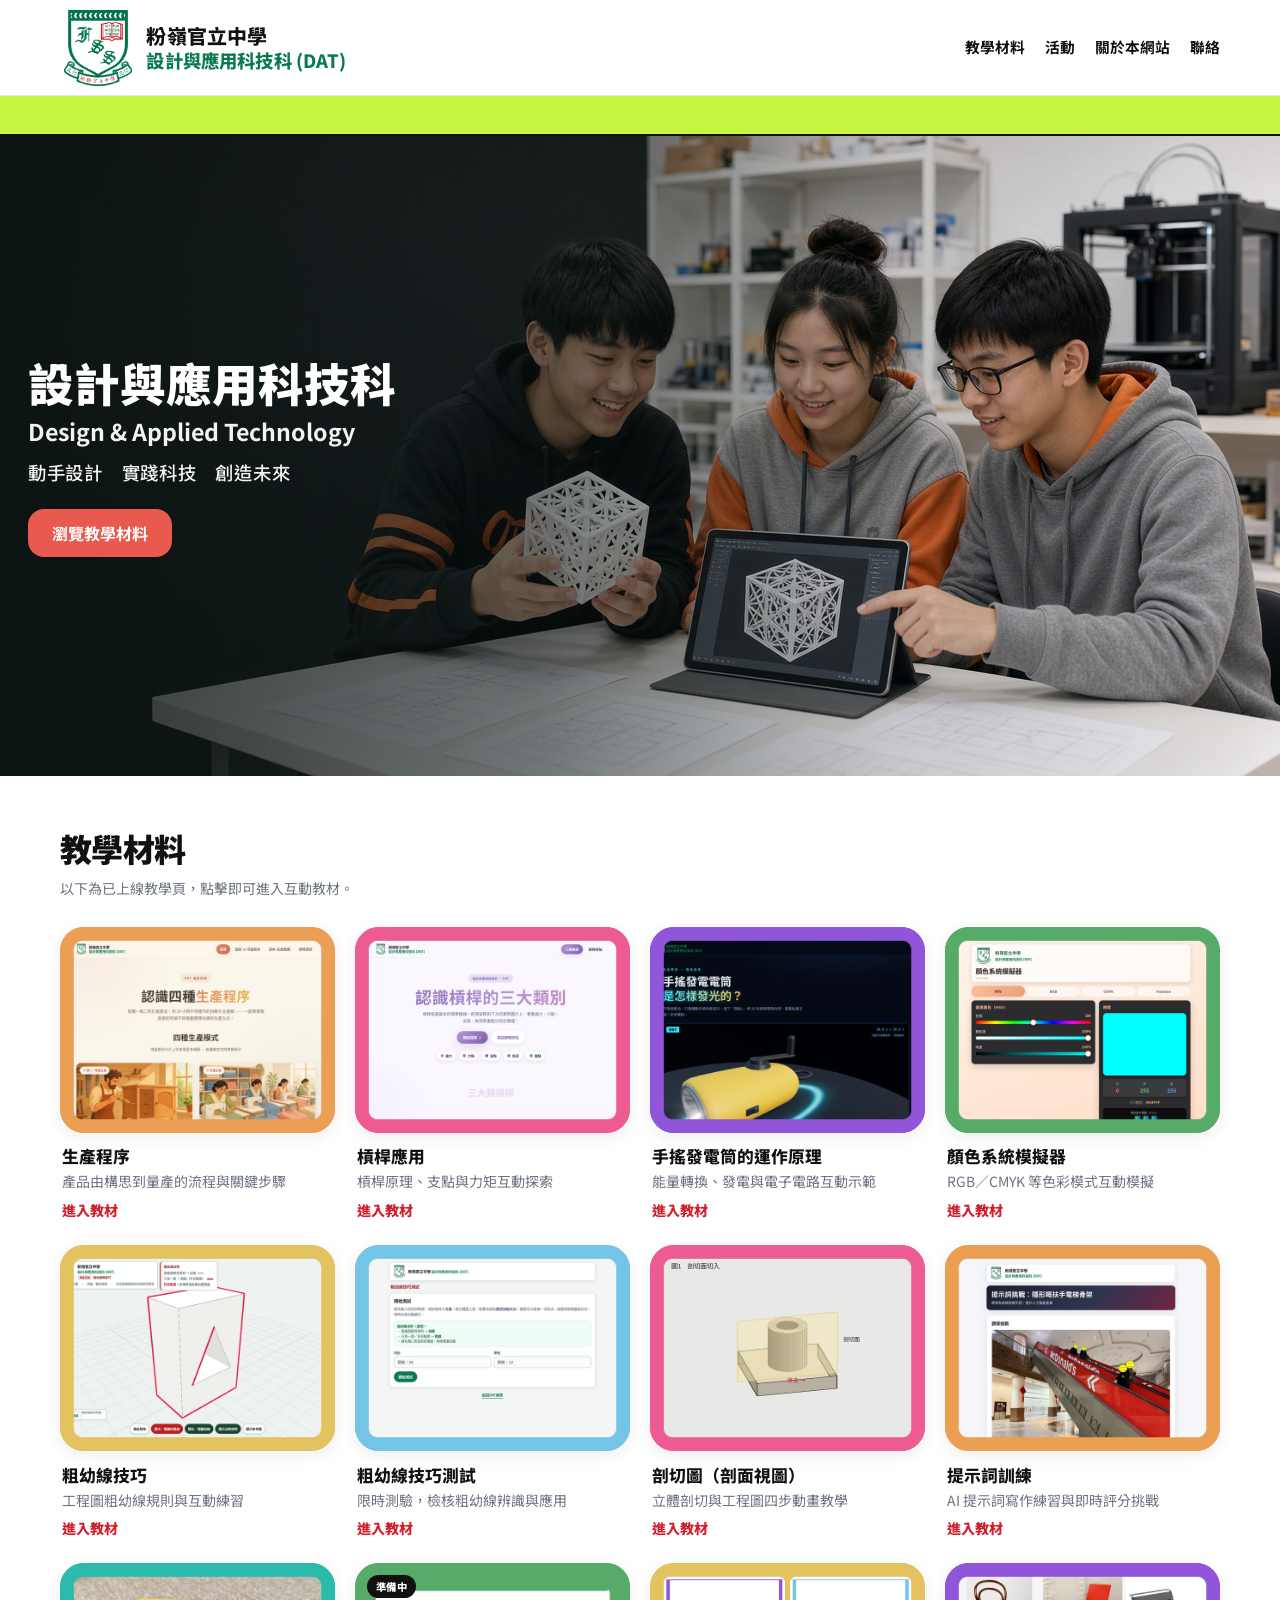
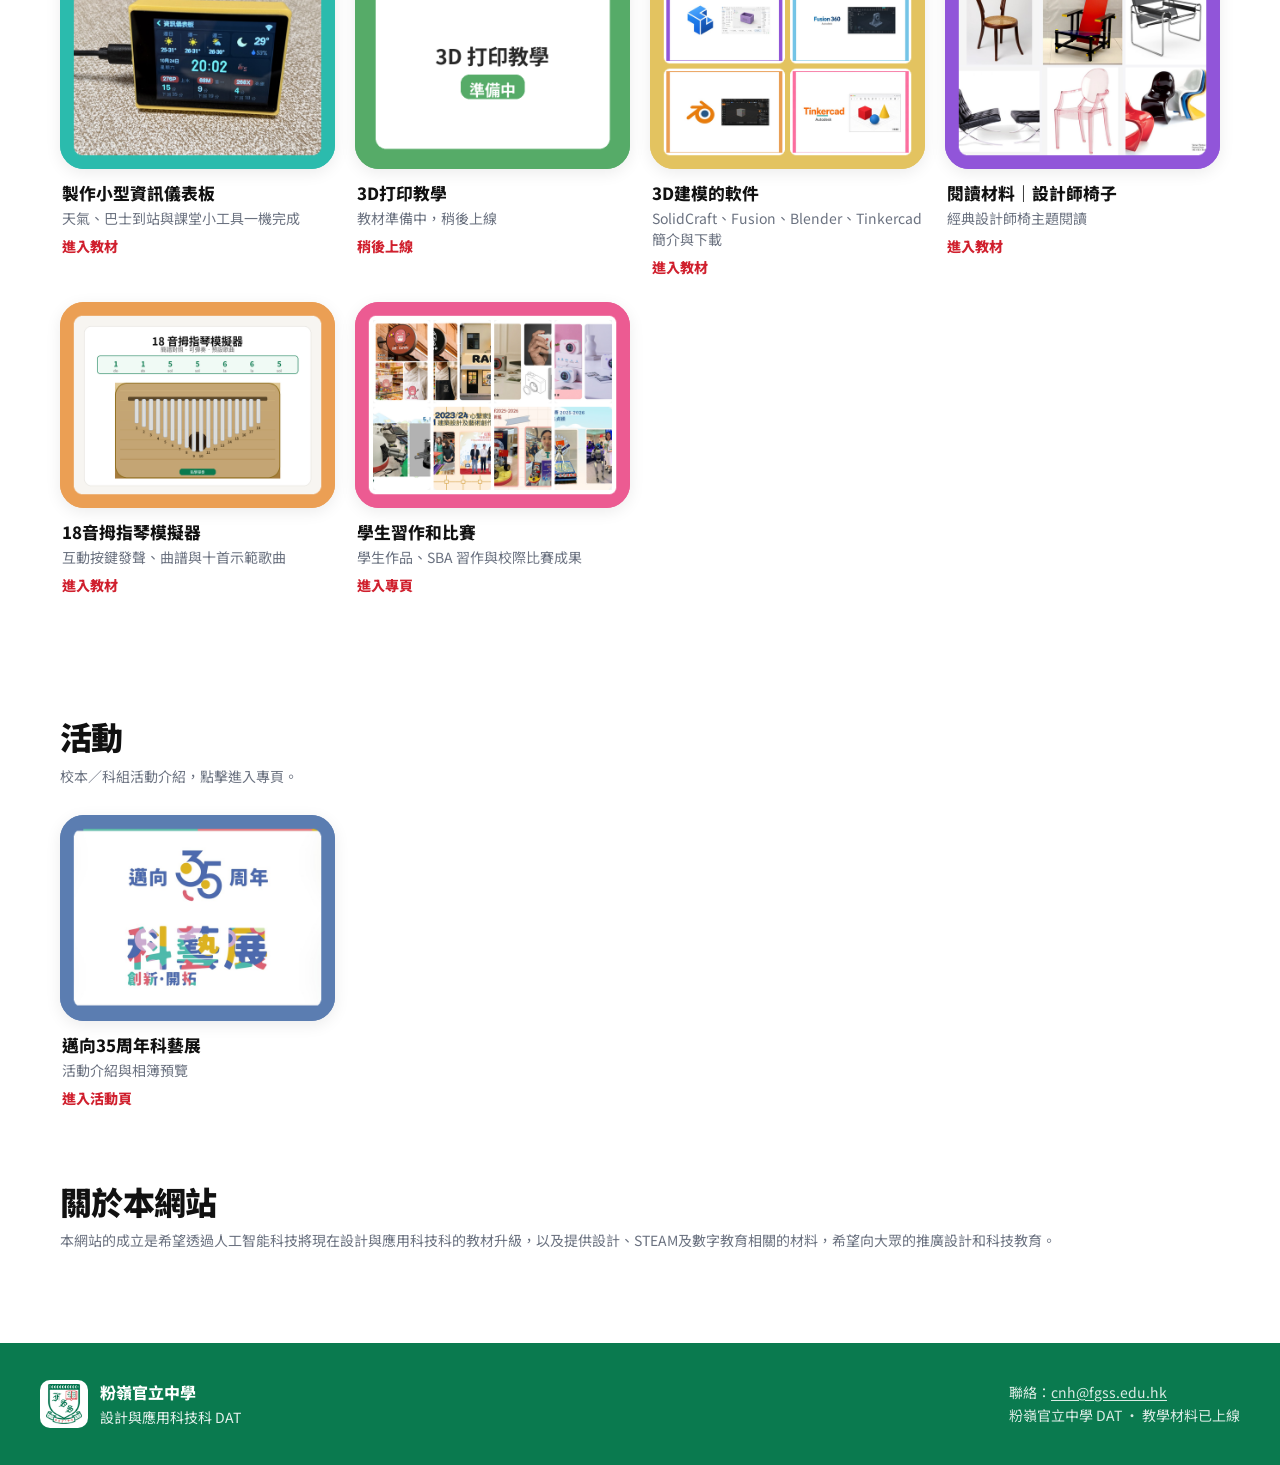
==== index.html @ 6db276e1 "Use pink plate for section-view card like leverage. Set tile-section and the baked card border to #E" ====
<!DOCTYPE html>
<html lang="zh-Hant">
<head>
  <meta charset="UTF-8" />
  <meta name="viewport" content="width=device-width, initial-scale=1" />
  <!-- Google tag (gtag.js) -->
  <script async src="https://www.googletagmanager.com/gtag/js?id=G-ZXF6ZBGWE7"></script>
  <script src="analytics.js"></script>
  <title>粉嶺官立中學｜設計與應用科技科 DAT</title>
  <link rel="preconnect" href="https://fonts.googleapis.com" />
  <link rel="preconnect" href="https://fonts.gstatic.com" crossorigin />
  <link href="https://fonts.googleapis.com/css2?family=Noto+Sans+TC:wght@400;500;700;900&display=swap" rel="stylesheet" />
  <link rel="stylesheet" href="tokens.css?v=20261030b" />
  <style>
    * { box-sizing: border-box; margin: 0; padding: 0; }
    html { scroll-behavior: smooth; }
    body {
      font-family: var(--font-sans);
      color: var(--text);
      background: var(--bg);
      line-height: 1.5;
    }
    a { color: inherit; text-decoration: none; }
    img { display: block; max-width: 100%; height: auto; }


    .nav {
      position: sticky;
      top: 0;
      z-index: 50;
      height: var(--nav-h);
      background: #fff;
      border-bottom: 1px solid var(--border);
      display: flex;
      align-items: center;
    }
    .nav-inner {
      width: min(100%, var(--container));
      margin: 0 auto;
      padding: 0 1.25rem;
      display: flex;
      align-items: center;
      gap: 1.5rem;
    }
    .brand {
      display: flex;
      align-items: center;
      gap: 0.65rem;
      flex-shrink: 0;
    }
    .brand img {
      width: 76px;
      height: 76px;
      object-fit: contain;
    }
    .brand-text {
      display: flex;
      flex-direction: column;
      line-height: 1.25;
      gap: 0.1rem;
    }
    .brand-text .school {
      font-size: 1.25rem;
      color: var(--text);
      font-weight: 800;
      letter-spacing: 0.01em;
    }
    .brand-text .dat {
      font-weight: 800;
      font-size: 1.15rem;
      color: var(--school-green);
      letter-spacing: 0.01em;
    }
    .nav-links {
      display: flex;
      gap: 1.25rem;
      margin-left: auto;
      font-weight: 700;
      font-size: 0.92rem;
      text-transform: lowercase;
    }
    .nav-links a:hover { color: var(--school-green); }
    .nav-toggle {
      display: none;
      margin-left: auto;
      border: 1px solid var(--border);
      background: #fff;
      border-radius: var(--radius-sm);
      padding: 0.4rem 0.7rem;
      font-weight: 700;
      cursor: pointer;
    }

    .ticker {
      background: #c8f542;
      color: #111;
      overflow: hidden;
      white-space: nowrap;
      font-weight: 800;
      font-size: 0.85rem;
      padding: 0.55rem 0;
      border-bottom: 2px solid #111;
    }
    .ticker-track {
      display: inline-block;
      padding-left: 100%;
      animation: marquee 28s linear infinite;
    }
    @keyframes marquee {
      0% { transform: translateX(0); }
      100% { transform: translateX(-100%); }
    }

    .hero {
      position: relative;
      width: 100%;
      aspect-ratio: 16 / 9;
      max-height: min(72vh, 640px);
      overflow: hidden;
      background: #1a1a1a;
    }
    .hero img.hero-bg {
      width: 100%;
      height: 100%;
      object-fit: cover;
      object-position: center right;
    }
    .hero-overlay {
      position: absolute;
      inset: 0;
      background: linear-gradient(90deg, rgba(10,20,18,0.82) 0%, rgba(10,20,18,0.55) 42%, rgba(10,20,18,0.15) 70%, transparent 100%);
      display: flex;
      align-items: center;
    }
    .hero-copy {
      width: min(100%, 560px);
      margin: 0;
      margin-left: clamp(0.75rem, 2.5vw, 1.75rem);
      margin-right: auto;
      padding: 2rem 0.75rem 2rem 0;
      color: #fff;
      max-width: 560px;
      text-align: left;
    }
    .hero-copy h1 {
      font-size: clamp(1.75rem, 4.2vw, 2.85rem);
      font-weight: 900;
      line-height: 1.2;
      margin-bottom: 0.35rem;
    }
    .hero-copy .en {
      font-size: clamp(1.05rem, 2.4vw, 1.45rem);
      font-weight: 700;
      line-height: 1.3;
      opacity: 0.95;
      margin-bottom: 0.85rem;
    }
    .hero-copy .sub {
      font-size: clamp(0.95rem, 2vw, 1.15rem);
      font-weight: 500;
      opacity: 0.95;
      margin-bottom: 1.35rem;
      letter-spacing: 0.04em;
    }
    .btn-cta {
      display: inline-block;
      transition: background 0.15s ease, transform 0.15s ease;
    }
    .btn-cta:hover { transform: translateY(-1px); }

    .section {
      width: min(100%, var(--container));
      margin: 0 auto;
      padding: 3rem 1.25rem 4rem;
    }
    .section-head {
      margin-bottom: 1.75rem;
    }
    .section-head h2 {
      font-size: var(--fs-h2);
      font-weight: 900;
      text-transform: lowercase;
      letter-spacing: -0.02em;
    }
    .section-head p {
      color: var(--text-muted);
      margin-top: 0.35rem;
      font-size: var(--fs-small);
    }

    .grid {
      display: grid;
      grid-template-columns: repeat(4, 1fr);
      gap: var(--gap-grid);
    }
    .card {
      display: flex;
      flex-direction: column;
      background: transparent;
      color: var(--text);
      transition: transform 0.15s ease;
    }
    .card:hover { transform: translateY(-4px); }
    .card-soon,
    .card-soon:hover { transform: none; cursor: default; }
    .card-soon .link { color: var(--text-muted); }
    .card-face {
      position: relative;
      aspect-ratio: 4 / 3;
      border-radius: var(--radius-lg);
      overflow: hidden;
      box-shadow: var(--shadow-card);
    }
    .card-face img {
      display: block;
      width: 100%;
      height: 100%;
      object-fit: contain;
      object-position: center;
    }
    .card-face .chip {
      position: absolute;
      top: 12px;
      left: 12px;
      background: #111;
      color: #fff;
      font-size: 0.65rem;
      font-weight: 800;
      padding: 0.25rem 0.55rem;
      border-radius: var(--radius-pill);
      letter-spacing: 0.04em;
    }
    .card-meta {
      padding: 0.85rem 0.15rem 0.25rem;
    }
    .card-meta h3 {
      font-size: 1.05rem;
      font-weight: 800;
      line-height: 1.25;
    }
    .card-meta p {
      margin-top: 0.25rem;
      font-size: var(--fs-small);
      color: var(--text-muted);
    }
    .card-meta .link {
      display: inline-block;
      margin-top: 0.45rem;
      font-weight: 800;
      font-size: 0.88rem;
      color: var(--school-red);
    }

    footer {
      background: var(--school-green);
      color: #fff;
      padding: 2.25rem 1.25rem;
    }
    .footer-inner {
      width: min(100%, var(--container));
      margin: 0 auto;
      display: flex;
      flex-wrap: wrap;
      gap: 1rem 2rem;
      align-items: center;
      justify-content: space-between;
    }
    .footer-brand {
      display: flex;
      align-items: center;
      gap: 0.75rem;
    }
    .footer-brand img {
      width: 48px;
      height: 48px;
      object-fit: contain;
      background: #fff;
      border-radius: 10px;
      padding: 4px;
    }
    .footer-brand strong { font-weight: 800; display: block; }
    .footer-brand span { font-size: var(--fs-small); opacity: 0.9; }
    .footer-note { font-size: var(--fs-small); opacity: 0.85; }
    .footer-note p { margin: 0.15rem 0; }
    .footer-mail { color: #fff; text-decoration: underline; text-underline-offset: 2px; }
    .footer-mail:hover { opacity: 0.9; }

    @media (max-width: 960px) {
      .grid { grid-template-columns: repeat(2, 1fr); }
      .nav-links { display: none; }
      .nav-links.open {
        display: flex;
        flex-direction: column;
        position: absolute;
        top: var(--nav-h);
        left: 0; right: 0;
        background: #fff;
        border-bottom: 1px solid var(--border);
        padding: 1rem 1.25rem;
        gap: 0.85rem;
      }
      .nav-toggle { display: inline-block; }
      .hero { max-height: none; aspect-ratio: 16/10; }
    }
    @media (max-width: 560px) {
      .grid { grid-template-columns: 1fr; }
      .hero-copy h1 { font-size: 1.75rem; }
    }
  </style>
</head>
<body>
  <header class="nav">
    <div class="nav-inner">
      <a class="brand" href="#">
        <img src="assets/logo-crest.png" alt="粉嶺官立中學校徽" width="76" height="76" />
        <span class="brand-text">
          <span class="school">粉嶺官立中學</span>
          <span class="dat">設計與應用科技科 (DAT)</span>
        </span>
      </a>
      <button type="button" class="nav-toggle" id="nav-toggle" aria-expanded="false">選單</button>
      <nav class="nav-links" id="nav-links" aria-label="主選單">
        <a href="#materials">教學材料</a>
        <a href="#activities">活動</a>
        <a href="#about">關於本網站</a>
        <a href="#contact">聯絡</a>
      </nav>
    </div>
  </header>

  <div class="ticker" aria-hidden="true">
    <span class="ticker-track">動手設計　·　實踐科技　·　創造未來　·　機械結構　·　電子　·　3D 打印　·　產品設計　·　繪圖　·　STEAM　·　拇指琴　·　AI 與智能科技</span>
  </div>

  <section class="hero" aria-label="主視覺">
    <img class="hero-bg" src="assets/hero_dat.jpg" alt="" />
    <div class="hero-overlay">
      <div class="hero-copy">
        <h1>設計與應用科技科</h1>
        <p class="en">Design &amp; Applied Technology</p>
        <p class="sub">動手設計　實踐科技　創造未來</p>
        <a class="btn-cta" href="#materials">瀏覽教學材料</a>
      </div>
    </div>
  </section>

  <section class="section" id="materials">
    <div class="section-head">
      <h2>教學材料</h2>
      <p>以下為已上線教學頁，點擊即可進入互動教材。</p>
    </div>
    <div class="grid">
      <a class="card" href="https://dat-fgss.github.io/production/" target="_blank" rel="noopener">
        <div class="card-face tile-electronics">
          <img src="assets/cards/card_03.png?v=20261024b" alt="" />
        </div>
        <div class="card-meta">
          <h3>生產程序</h3>
          <p>產品由構思到量產的流程與關鍵步驟</p>
          <span class="link">進入教材</span>
        </div>
      </a>
<a class="card" href="https://dat-fgss.github.io/leverage/" target="_blank" rel="noopener">
        <div class="card-face tile-3dprint">
          <img src="assets/cards/card_07.png?v=20261024b" alt="" />
        </div>
        <div class="card-meta">
          <h3>槓桿應用</h3>
          <p>槓桿原理、支點與力矩互動探索</p>
          <span class="link">進入教材</span>
        </div>
      </a>
<a class="card" href="https://dat-fgss.github.io/torch/" target="_blank" rel="noopener">
        <div class="card-face tile-product">
          <img src="assets/cards/card_01.png?v=20261024b" alt="" />
        </div>
        <div class="card-meta">
          <h3>手搖發電筒的運作原理</h3>
          <p>能量轉換、發電與電子電路互動示範</p>
          <span class="link">進入教材</span>
        </div>
      </a>
<a class="card" href="https://dat-fgss.github.io/color-simulator/" target="_blank" rel="noopener">
        <div class="card-face tile-woodwork">
          <img src="assets/cards/card_06.png?v=20261024b" alt="" />
        </div>
        <div class="card-meta">
          <h3>顏色系統模擬器</h3>
          <p>RGB／CMYK 等色彩模式互動模擬</p>
          <span class="link">進入教材</span>
        </div>
      </a>
<a class="card" href="https://dat-fgss.github.io/thin-thick-line/" target="_blank" rel="noopener">
        <div class="card-face tile-drawing">
          <img src="assets/cards/card_05.png?v=20261024b" alt="" />
        </div>
        <div class="card-meta">
          <h3>粗幼線技巧</h3>
          <p>工程圖粗幼線規則與互動練習</p>
          <span class="link">進入教材</span>
        </div>
      </a>
<a class="card" href="https://dat-fgss.github.io/quiz-thin-thick/" target="_blank" rel="noopener">
        <div class="card-face tile-stem">
          <img src="assets/cards/card_02.png?v=20261024b" alt="" />
        </div>
        <div class="card-meta">
          <h3>粗幼線技巧測試</h3>
          <p>限時測驗，檢核粗幼線辨識與應用</p>
          <span class="link">進入教材</span>
        </div>
      </a>
<a class="card" href="https://dat-fgss.github.io/section-view/" target="_blank" rel="noopener">
        <div class="card-face tile-section">
          <img src="assets/cards/card_section-view.png?v=20261030b" alt="" />
        </div>
        <div class="card-meta">
          <h3>剖切圖（剖面視圖）</h3>
          <p>立體剖切與工程圖四步動畫教學</p>
          <span class="link">進入教材</span>
        </div>
      </a>
<a class="card" href="https://dat-fgss.github.io/prompt-test/" target="_blank" rel="noopener">
        <div class="card-face tile-mech">
          <img src="assets/cards/card_08.png?v=20261024b" alt="" />
        </div>
        <div class="card-meta">
          <h3>提示詞訓練</h3>
          <p>AI 提示詞寫作練習與即時評分挑戰</p>
          <span class="link">進入教材</span>
        </div>
      </a>
      <a class="card" href="esp32-dashboard/">
        <div class="card-face tile-esp32">
          <img src="assets/cards/card_esp32-dashboard.png?v=20261024c" alt="" />
        </div>
        <div class="card-meta">
          <h3>製作小型資訊儀表板</h3>
          <p>天氣、巴士到站與課堂小工具一機完成</p>
          <span class="link">進入教材</span>
        </div>
      </a>
      <div class="card card-soon" role="group" aria-label="3D打印教學，教材準備中">
        <div class="card-face tile-3dsoon">
          <img src="assets/cards/card_3d-print-coming.png?v=20261024c" alt="" />
          <span class="chip">準備中</span>
        </div>
        <div class="card-meta">
          <h3>3D打印教學</h3>
          <p>教材準備中，稍後上線</p>
          <span class="link">稍後上線</span>
        </div>
      </div>
      <a class="card" href="3d-software/">
        <div class="card-face tile-3dsoftware">
          <img src="assets/cards/card_3d-software.png?v=20261025a" alt="" />
        </div>
        <div class="card-meta">
          <h3>3D建模的軟件</h3>
          <p>SolidCraft、Fusion、Blender、Tinkercad 簡介與下載</p>
          <span class="link">進入教材</span>
        </div>
      </a>
      <a class="card" href="designer-chairs/">
        <div class="card-face tile-chairs">
          <img src="assets/cards/card_designer-chairs.png?v=20261024d" alt="" />
        </div>
        <div class="card-meta">
          <h3>閱讀材料｜設計師椅子</h3>
          <p>經典設計師椅主題閱讀</p>
          <span class="link">進入教材</span>
        </div>
      </a>
      <a class="card" href="kalimba/">
        <div class="card-face tile-kalimba">
          <img src="assets/cards/card_kalimba.png?v=20261028a" alt="" />
        </div>
        <div class="card-meta">
          <h3>18音拇指琴模擬器</h3>
          <p>互動按鍵發聲、曲譜與十首示範歌曲</p>
          <span class="link">進入教材</span>
        </div>
      </a>
      <a class="card" href="student-works/">
        <div class="card-face tile-ai">
          <img src="assets/cards/card_student_works.png?v=20261028b" alt="" />
        </div>
        <div class="card-meta">
          <h3>學生習作和比賽</h3>
          <p>學生作品、SBA 習作與校際比賽成果</p>
          <span class="link">進入專頁</span>
        </div>
      </a>
</div>
  </section>

  <section class="section" id="activities">
    <div class="section-head">
      <h2>活動</h2>
      <p>校本／科組活動介紹，點擊進入專頁。</p>
    </div>
    <div class="grid">
      <a class="card" href="https://dat-fgss.github.io/tech-art-show/" target="_blank" rel="noopener">
        <div class="card-face tile-activity">
          <img src="assets/cards/card_tech-art-show.png?v=20261028c" alt="" />
        </div>
        <div class="card-meta">
          <h3>邁向35周年科藝展</h3>
          <p>活動介紹與相簿預覽</p>
          <span class="link">進入活動頁</span>
        </div>
      </a>
    </div>
  </section>

  <section class="section" id="about" style="padding-top:0">
    <div class="section-head">
      <h2>關於本網站</h2>
      <p>本網站的成立是希望透過人工智能科技將現在設計與應用科技科的教材升級，以及提供設計、STEAM及數字教育相關的材料，希望向大眾的推廣設計和科技教育。</p>
    </div>
  </section>

  <footer id="contact">
    <div class="footer-inner">
      <div class="footer-brand">
        <img src="assets/logo-crest.png" alt="" width="48" height="48" />
        <div>
          <strong>粉嶺官立中學</strong>
          <span>設計與應用科技科 DAT</span>
        </div>
      </div>
      <div class="footer-note">
        <p>聯絡：<a class="footer-mail" href="mailto:cnh@fgss.edu.hk">cnh@fgss.edu.hk</a></p>
        <p>粉嶺官立中學 DAT · 教學材料已上線</p>
      </div>
    </div>
  </footer>

  <script>
    (function () {
      var btn = document.getElementById('nav-toggle');
      var links = document.getElementById('nav-links');
      if (!btn || !links) return;
      btn.addEventListener('click', function () {
        var open = links.classList.toggle('open');
        btn.setAttribute('aria-expanded', open ? 'true' : 'false');
      });
    })();
  </script>
</body>
</html>
---- tokens.css ----
/* FGSS DAT — design tokens
   Youthful e-commerce energy, school-appropriate */

:root {
  /* School */
  --school-green: #0A7A4F;
  --school-green-light: #BFE3CF;
  --school-red: #D0202E;
  --cream: #F7F5EF;

  /* Neutrals */
  --bg: #ffffff;
  --bg-muted: var(--cream);
  --text: #111111;
  --text-muted: #6b7280;
  --border: #e5e7eb;

  /* STEAM accents */
  --accent-emerald: #009B77;
  --accent-tangerine: #DD4124;
  --accent-orchid: #B565A7;

  /* Theme card tiles — designer solid plates, left→right, top→bottom */
  --tile-electronics: #EB9F54;
  --tile-3dprint: #EC5B92;
  --tile-product: #9155D9;
  --tile-woodwork: #56AB68;
  --tile-drawing: #E3C360;
  --tile-stem: #74C4E7;
  --tile-mech: #EB9F53;
  --tile-ai: #EC5B92;
  /* New plates after student-works pink: teal (ESP32) then green (3D, coming soon) */
  --tile-esp32: #2BBBAD;
  --tile-3dsoon: #56AB68;
  /* Designer-chairs plate — same purple as the product candy tile */
  --tile-chairs: #9155D9;
  /* 3D software hub — yellow plate baked into card_3d-software.png */
  --tile-3dsoftware: #E3C360;
  /* Kalimba — same warm orange as production / prompt cards; sits between purple chairs and pink student-works */
  --tile-kalimba: #EB9F54;
  /* Activities — blue candy plate matching card_tech-art-show.png */
  --tile-activity: #5B7DB1;
  /* Section view — same pink plate as leverage (tile-3dprint / card_07) */
  --tile-section: #EC5B92;

  /* CTA (hero button — coral energy like reference) */
  --cta: #E85A4F;
  --cta-hover: #d0202e;

  /* Radii — bold rounded cards */
  --radius-sm: 8px;
  --radius-md: 16px;
  --radius-lg: 24px;
  --radius-pill: 999px;

  /* Shadows — soft lift, mostly flat */
  --shadow-card: 0 4px 16px rgba(0, 0, 0, 0.08);
  --shadow-hero: 0 8px 32px rgba(0, 0, 0, 0.12);

  /* Type */
  --font-sans: "Noto Sans TC", "Source Han Sans TC", "PingFang TC",
    "Microsoft JhengHei", system-ui, sans-serif;
  --fs-hero: clamp(2rem, 5vw, 3.5rem);
  --fs-h2: clamp(1.5rem, 3vw, 2rem);
  --fs-body: 1rem;
  --fs-small: 0.875rem;

  /* Layout */
  --nav-h: 96px;
  --container: 1200px;
  --gap-grid: 1.25rem;
}

/* Utility helpers (optional) */
.tile-electronics { background: var(--tile-electronics); }
.tile-3dprint { background: var(--tile-3dprint); }
.tile-product { background: var(--tile-product); }
.tile-woodwork { background: var(--tile-woodwork); }
.tile-drawing { background: var(--tile-drawing); }
.tile-stem { background: var(--tile-stem); }
.tile-mech { background: var(--tile-mech); }
.tile-ai { background: var(--tile-ai); }
.tile-esp32 { background: var(--tile-esp32); }
.tile-3dsoon { background: var(--tile-3dsoon); }
.tile-chairs { background: var(--tile-chairs); }
.tile-3dsoftware { background: var(--tile-3dsoftware); }
.tile-kalimba { background: var(--tile-kalimba); }
.tile-activity { background: var(--tile-activity); }
.tile-section { background: var(--tile-section); }

.card-tile {
  border-radius: var(--radius-lg);
  box-shadow: var(--shadow-card);
  overflow: hidden;
}

.btn-cta {
  background: var(--cta);
  color: #fff;
  border-radius: var(--radius-md);
  font-family: var(--font-sans);
  font-weight: 700;
  padding: 0.75rem 1.5rem;
}
.btn-cta:hover { background: var(--cta-hover); }
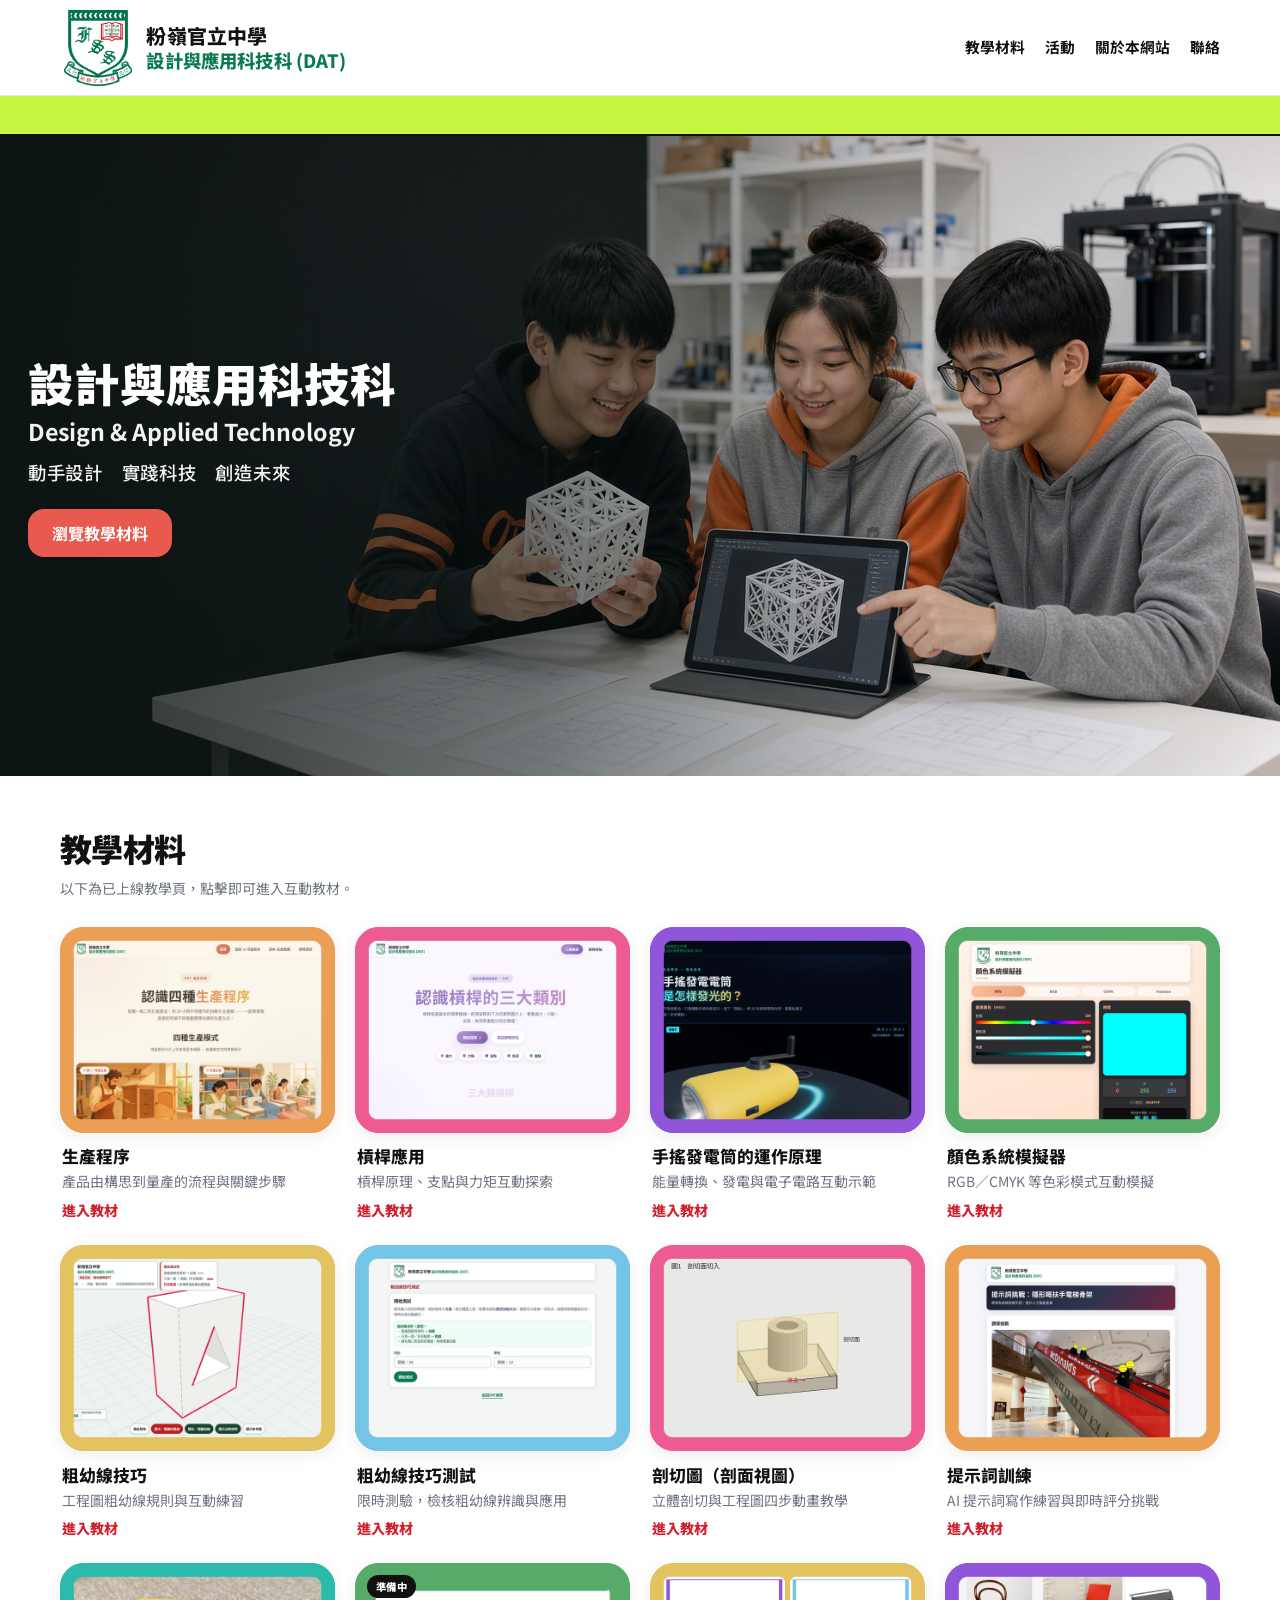
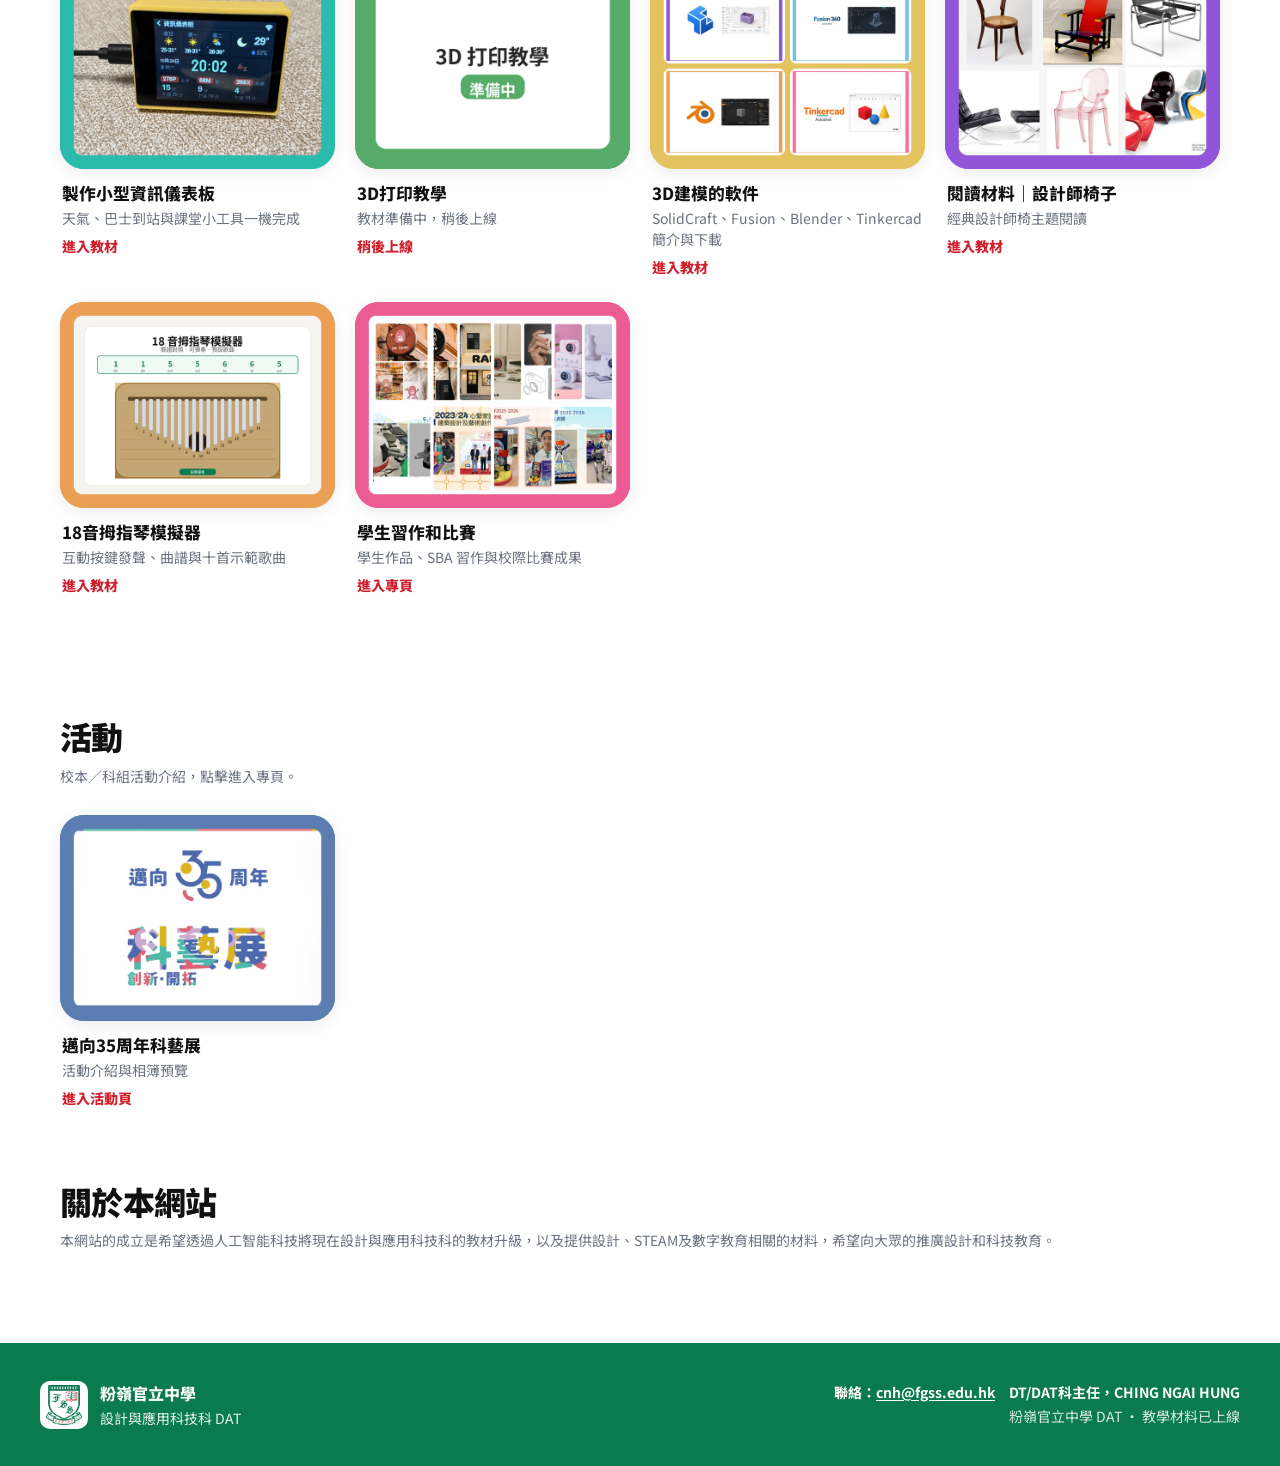
==== commit 33ad8dd6: "Show CHING NGAI HUNG, DT/DAT科主任, in the home footer contact. Keep the crest and school brand, the ma" ====
--- a/index.html
+++ b/index.html
@@ -280,8 +280,18 @@
     }
     .footer-brand strong { font-weight: 800; display: block; }
     .footer-brand span { font-size: var(--fs-small); opacity: 0.9; }
-    .footer-note { font-size: var(--fs-small); opacity: 0.85; }
+    .footer-note {
+      font-size: var(--fs-small);
+      line-height: 1.55;
+      text-align: right;
+      min-width: 0;
+      max-width: 100%;
+    }
     .footer-note p { margin: 0.15rem 0; }
+    .footer-contact { font-weight: 700; }
+    .footer-contact-mail,
+    .footer-who { display: inline-block; white-space: nowrap; }
+    .footer-meta { opacity: 0.85; font-weight: 400; }
     .footer-mail { color: #fff; text-decoration: underline; text-underline-offset: 2px; }
     .footer-mail:hover { opacity: 0.9; }
 
@@ -301,6 +311,7 @@
       }
       .nav-toggle { display: inline-block; }
       .hero { max-height: none; aspect-ratio: 16/10; }
+      .footer-note { text-align: left; }
     }
     @media (max-width: 560px) {
       .grid { grid-template-columns: 1fr; }
@@ -530,8 +541,10 @@
         </div>
       </div>
       <div class="footer-note">
-        <p>聯絡：<a class="footer-mail" href="mailto:cnh@fgss.edu.hk">cnh@fgss.edu.hk</a></p>
-        <p>粉嶺官立中學 DAT · 教學材料已上線</p>
+        <p class="footer-contact">
+          <span class="footer-contact-mail">聯絡：<a class="footer-mail" href="mailto:cnh@fgss.edu.hk">cnh@fgss.edu.hk</a></span>　<span class="footer-who">DT/DAT科主任，CHING NGAI HUNG</span>
+        </p>
+        <p class="footer-meta">粉嶺官立中學 DAT · 教學材料已上線</p>
       </div>
     </div>
   </footer>
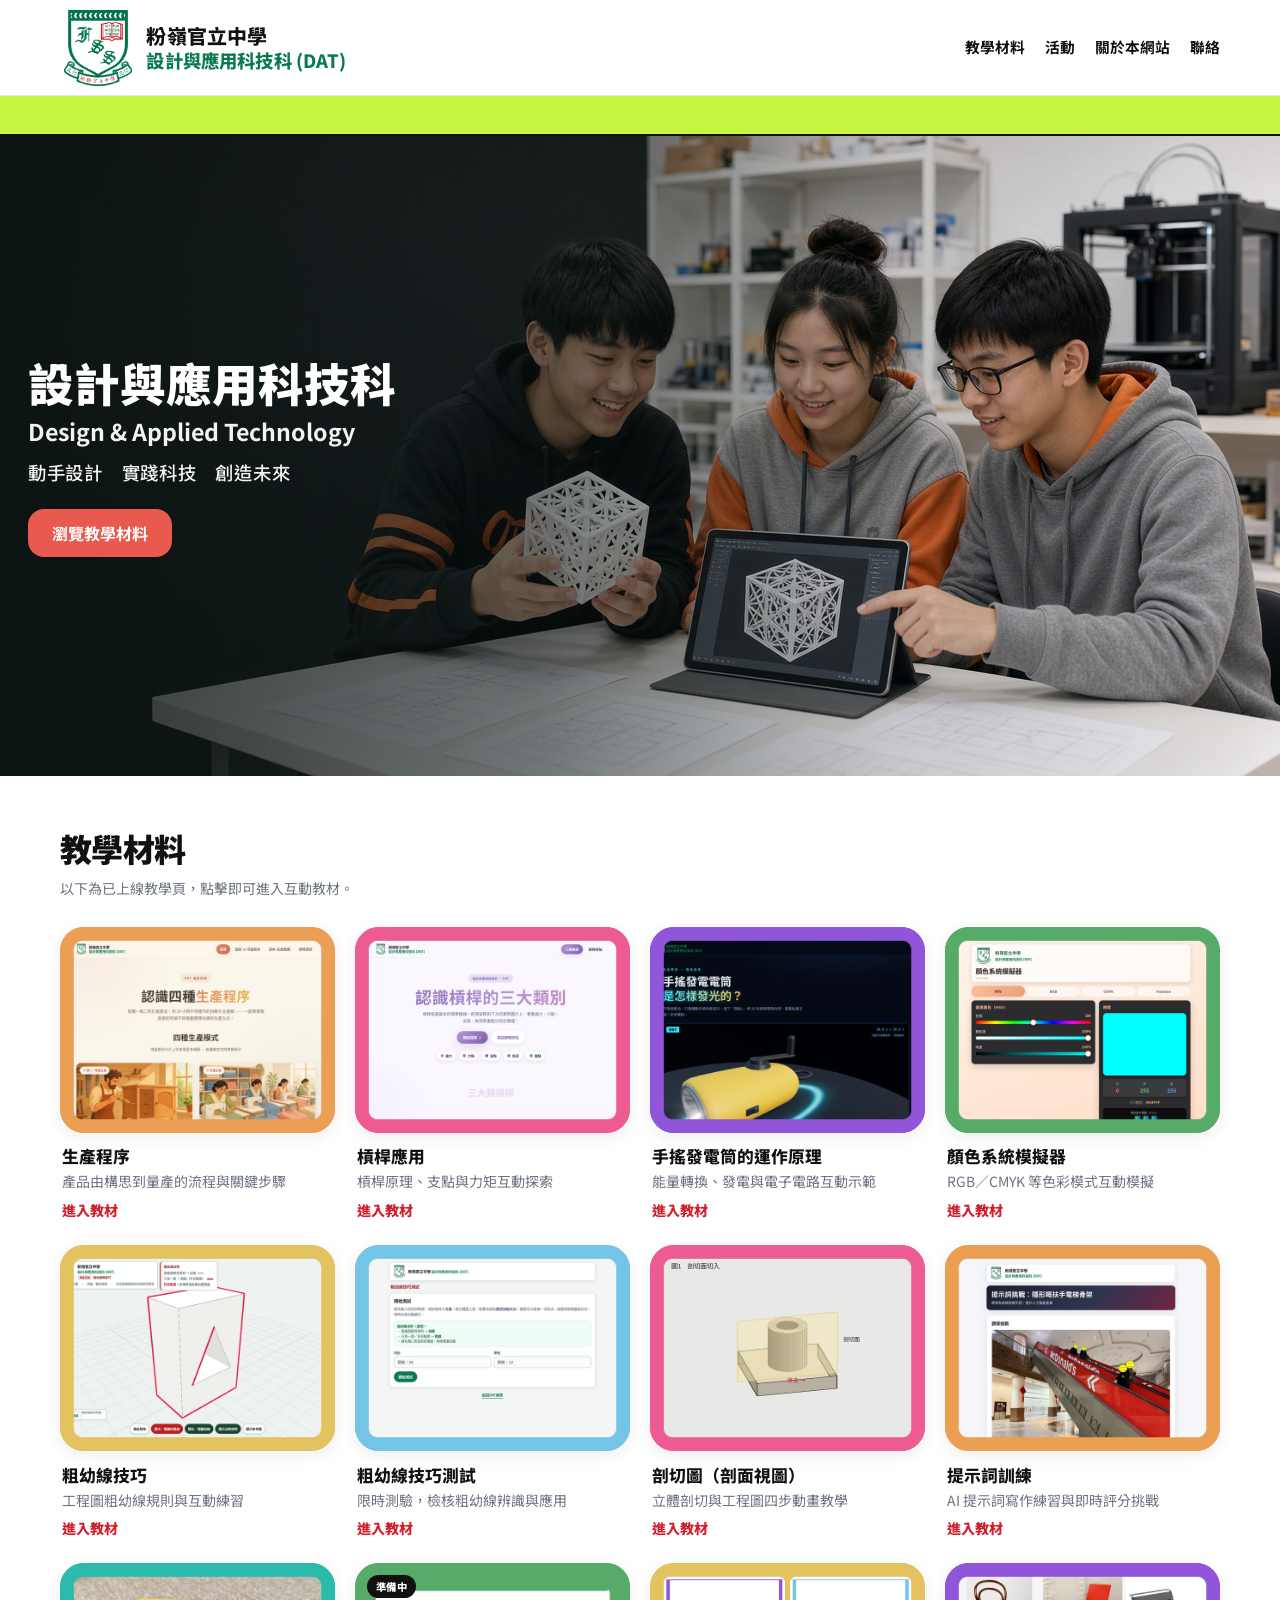
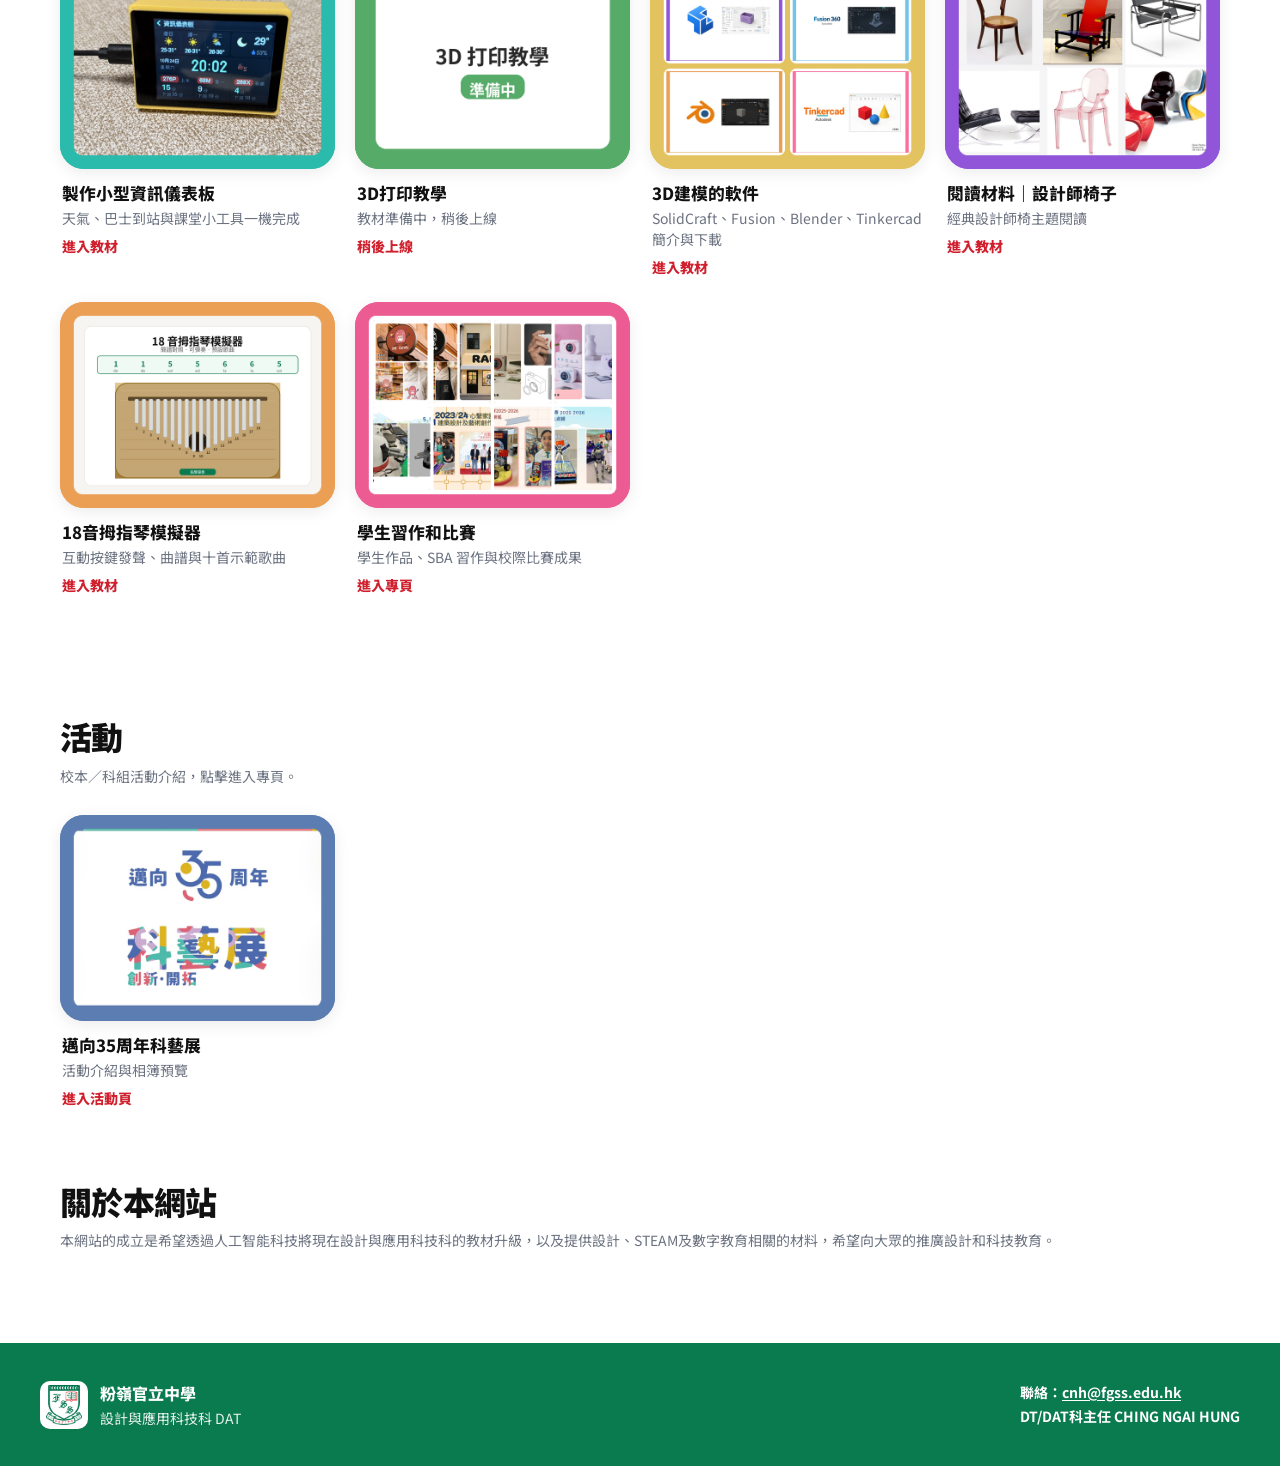
==== commit 7cf765d4: "Split the home footer contact into email and name lines. Drop the materials meta line and the comma " ====
--- a/index.html
+++ b/index.html
@@ -283,15 +283,13 @@
     .footer-note {
       font-size: var(--fs-small);
       line-height: 1.55;
-      text-align: right;
+      text-align: left;
       min-width: 0;
       max-width: 100%;
     }
     .footer-note p { margin: 0.15rem 0; }
-    .footer-contact { font-weight: 700; }
-    .footer-contact-mail,
-    .footer-who { display: inline-block; white-space: nowrap; }
-    .footer-meta { opacity: 0.85; font-weight: 400; }
+    .footer-contact,
+    .footer-who { font-weight: 700; white-space: nowrap; }
     .footer-mail { color: #fff; text-decoration: underline; text-underline-offset: 2px; }
     .footer-mail:hover { opacity: 0.9; }
 
@@ -311,7 +309,6 @@
       }
       .nav-toggle { display: inline-block; }
       .hero { max-height: none; aspect-ratio: 16/10; }
-      .footer-note { text-align: left; }
     }
     @media (max-width: 560px) {
       .grid { grid-template-columns: 1fr; }
@@ -541,10 +538,8 @@
         </div>
       </div>
       <div class="footer-note">
-        <p class="footer-contact">
-          <span class="footer-contact-mail">聯絡：<a class="footer-mail" href="mailto:cnh@fgss.edu.hk">cnh@fgss.edu.hk</a></span>　<span class="footer-who">DT/DAT科主任，CHING NGAI HUNG</span>
-        </p>
-        <p class="footer-meta">粉嶺官立中學 DAT · 教學材料已上線</p>
+        <p class="footer-contact">聯絡：<a class="footer-mail" href="mailto:cnh@fgss.edu.hk">cnh@fgss.edu.hk</a></p>
+        <p class="footer-who">DT/DAT科主任 CHING NGAI HUNG</p>
       </div>
     </div>
   </footer>
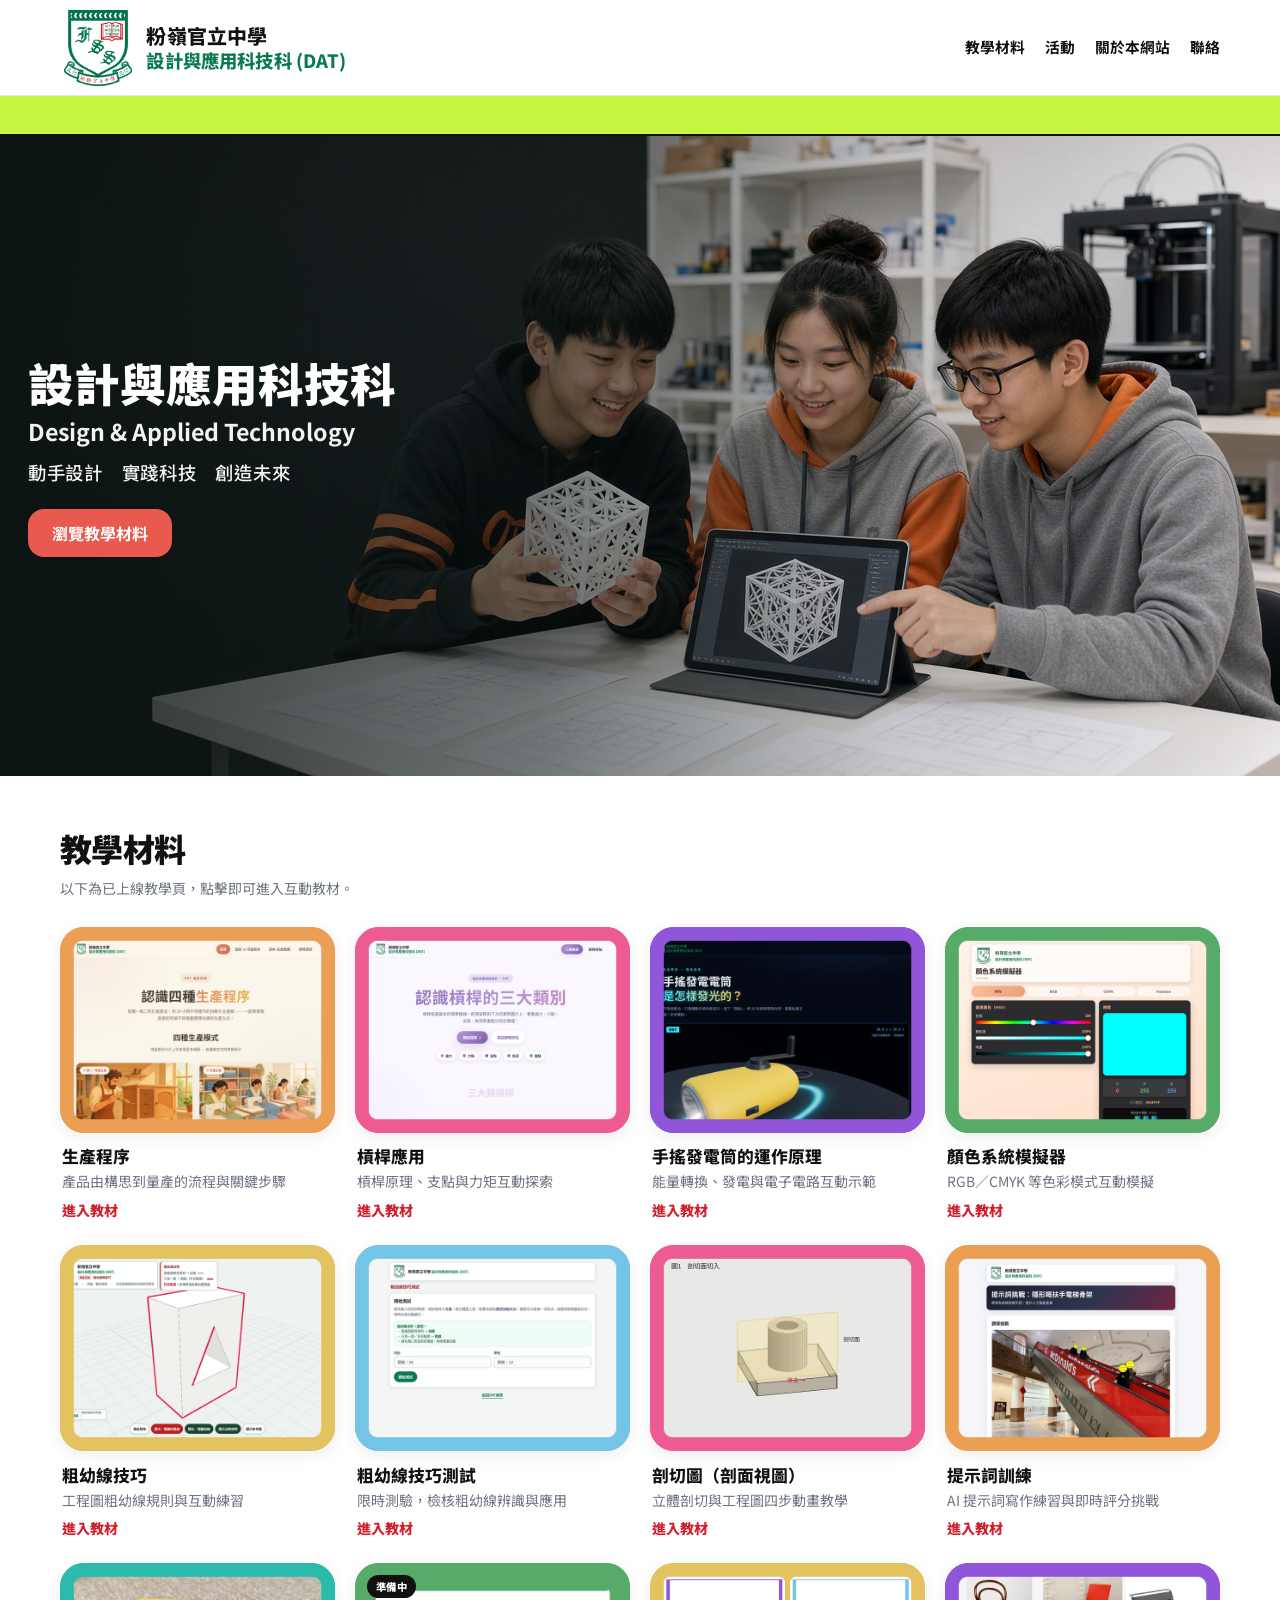
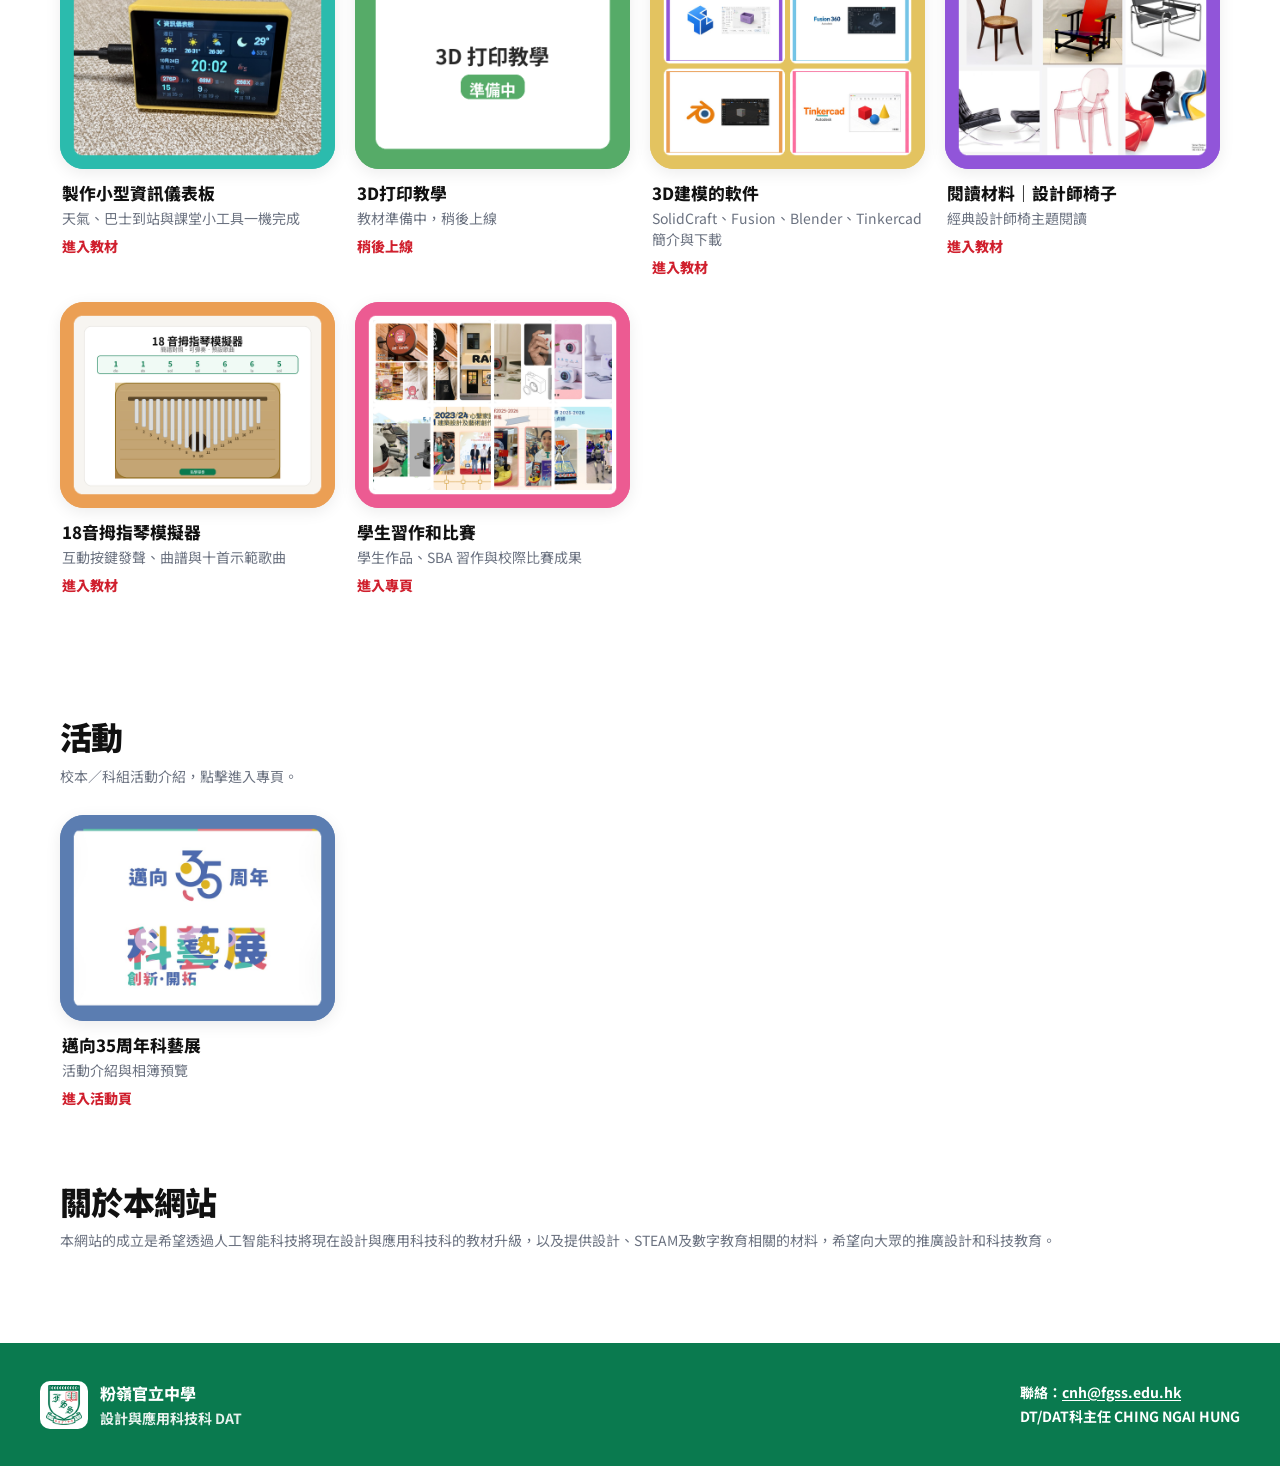
==== commit 4ae74b45: "Make the footer DAT line the same weight as the contact text. Set 設計與應用科技科 DAT to font-weight 700 so" ====
--- a/index.html
+++ b/index.html
@@ -279,7 +279,7 @@
       padding: 4px;
     }
     .footer-brand strong { font-weight: 800; display: block; }
-    .footer-brand span { font-size: var(--fs-small); opacity: 0.9; }
+    .footer-brand span { font-size: var(--fs-small); font-weight: 700; opacity: 0.9; }
     .footer-note {
       font-size: var(--fs-small);
       line-height: 1.55;
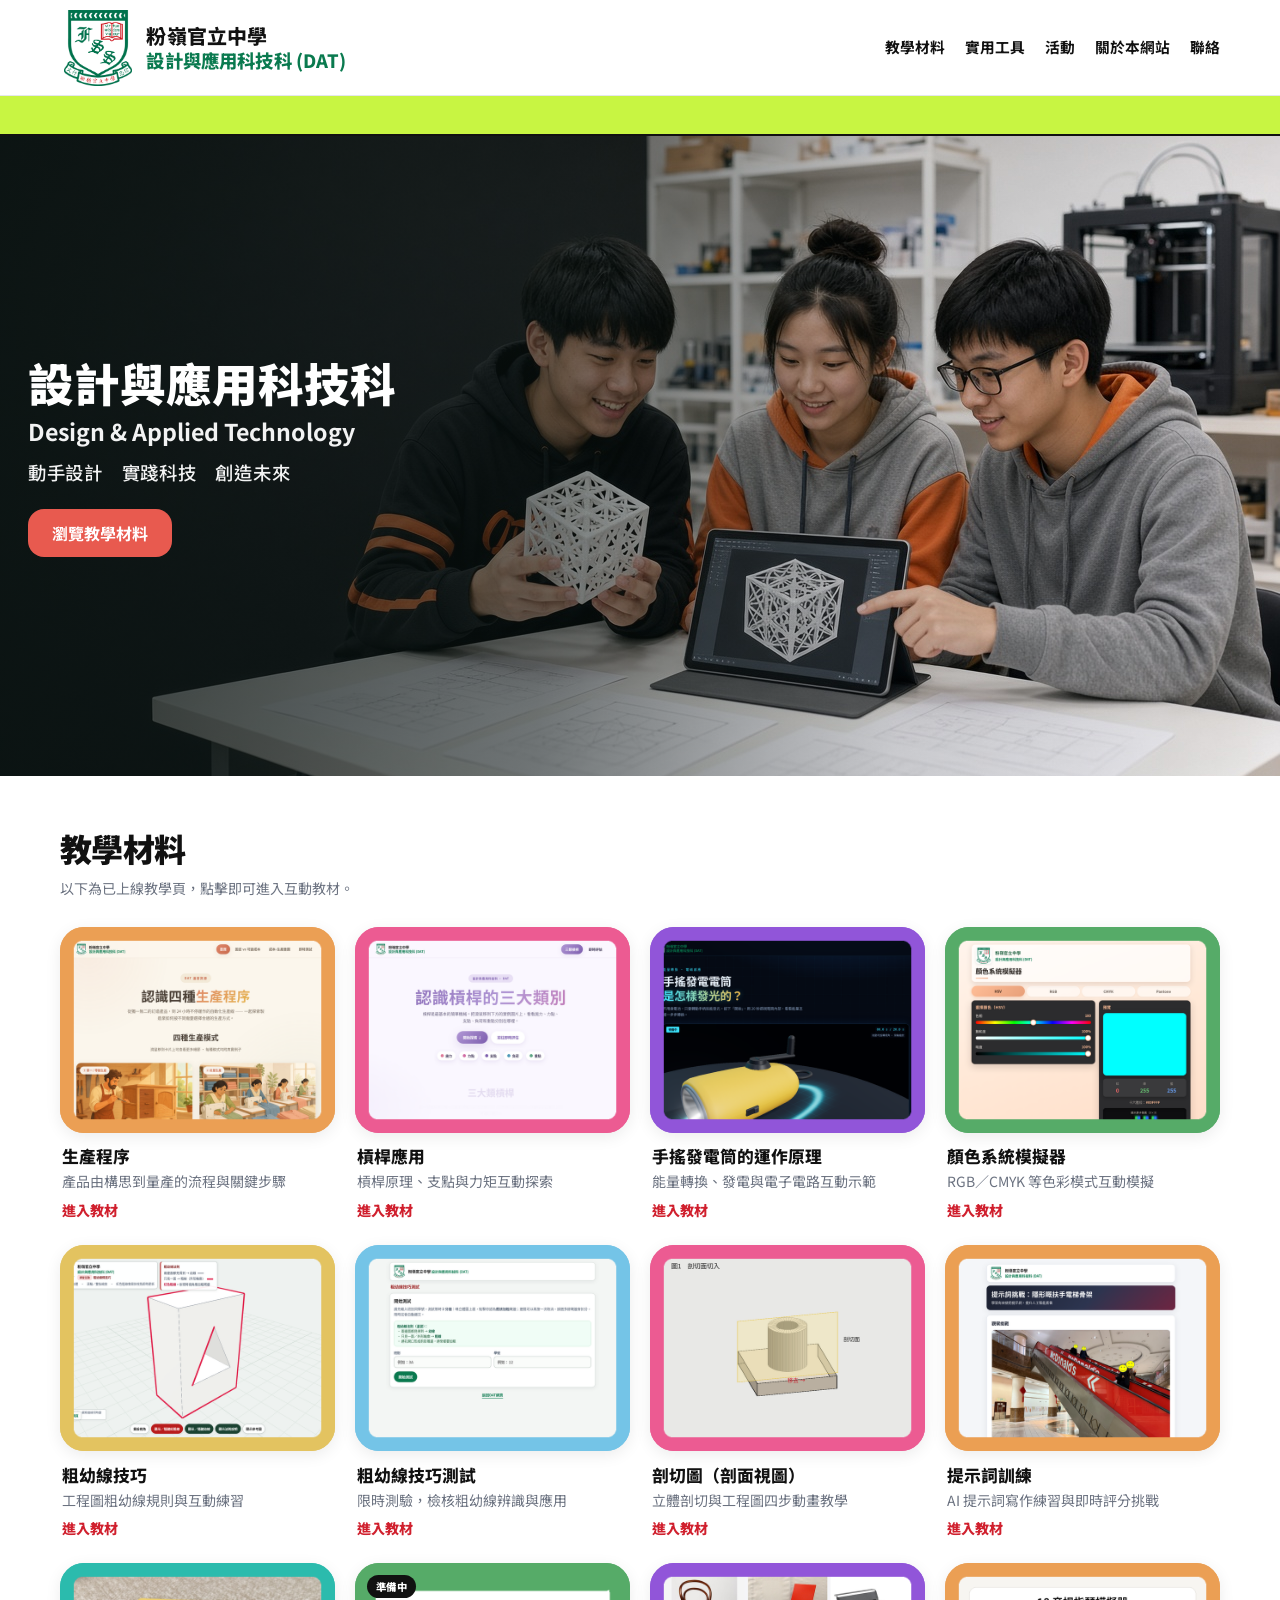
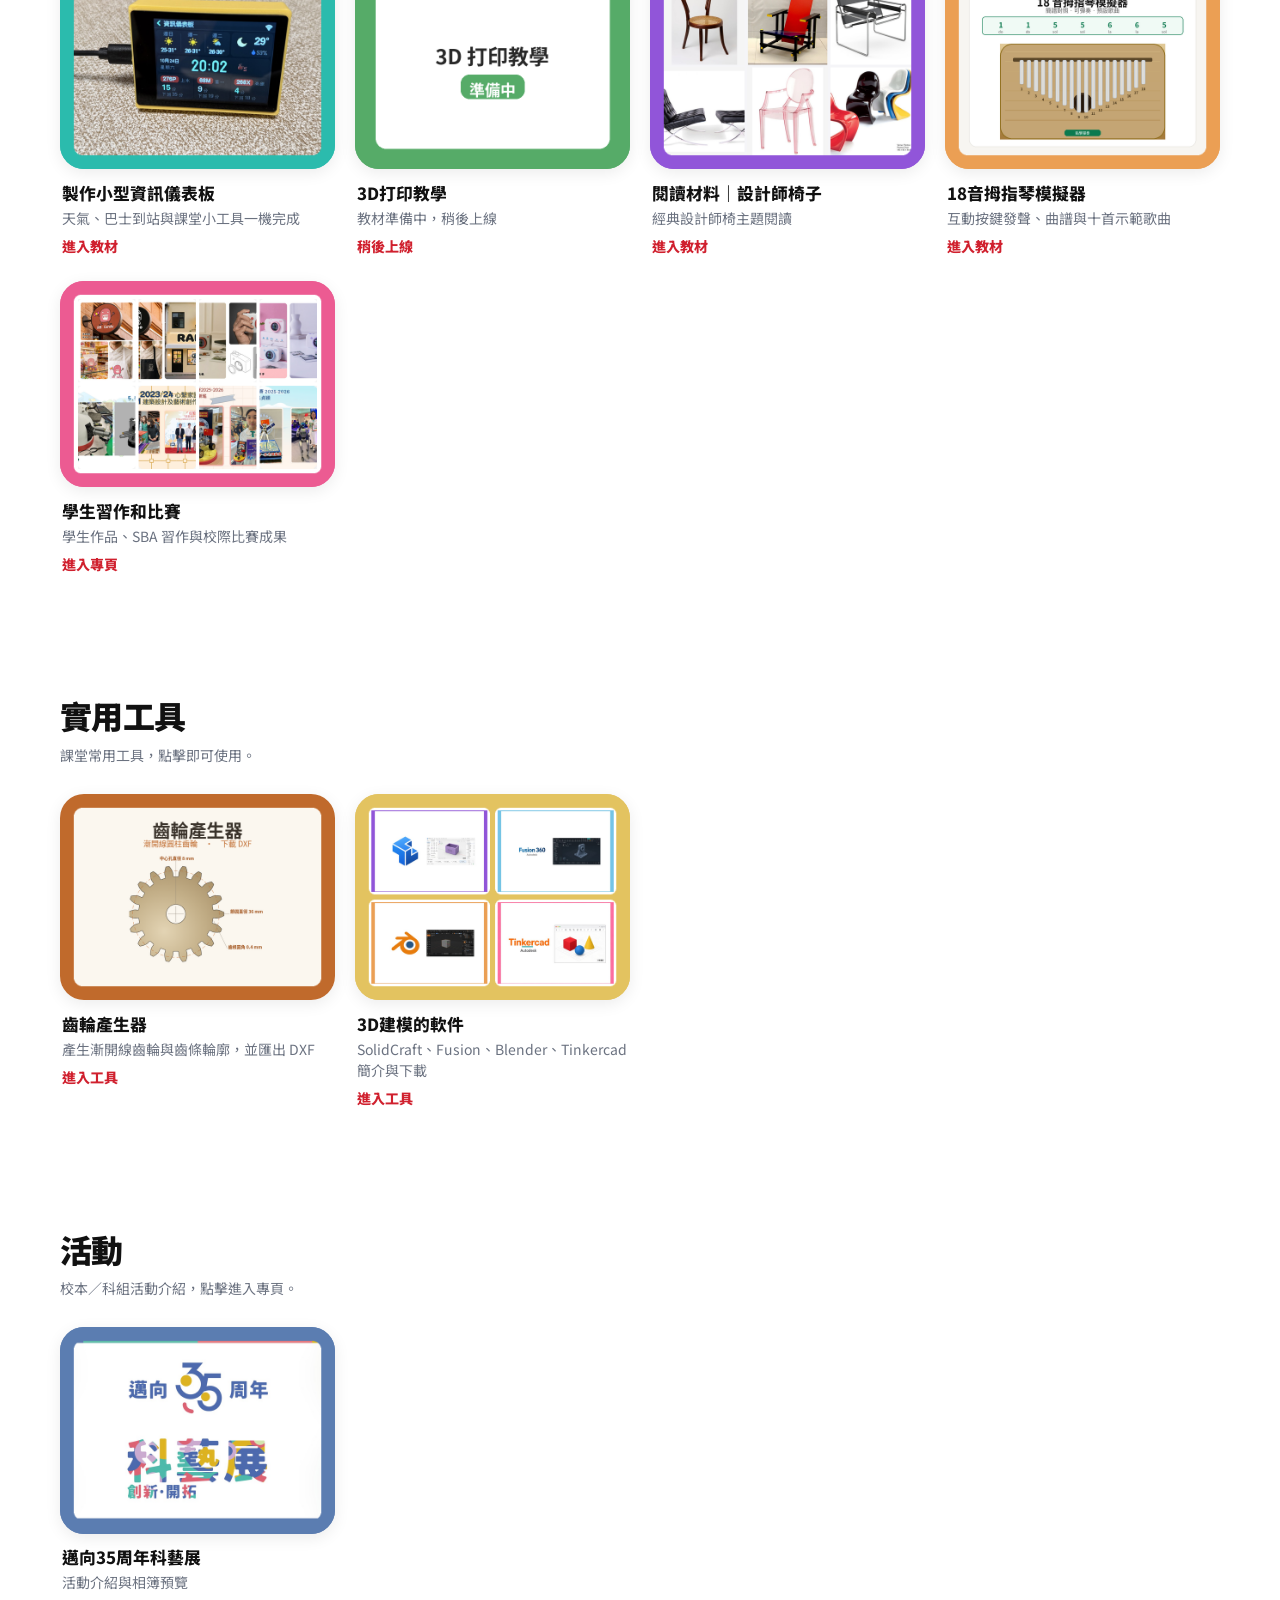
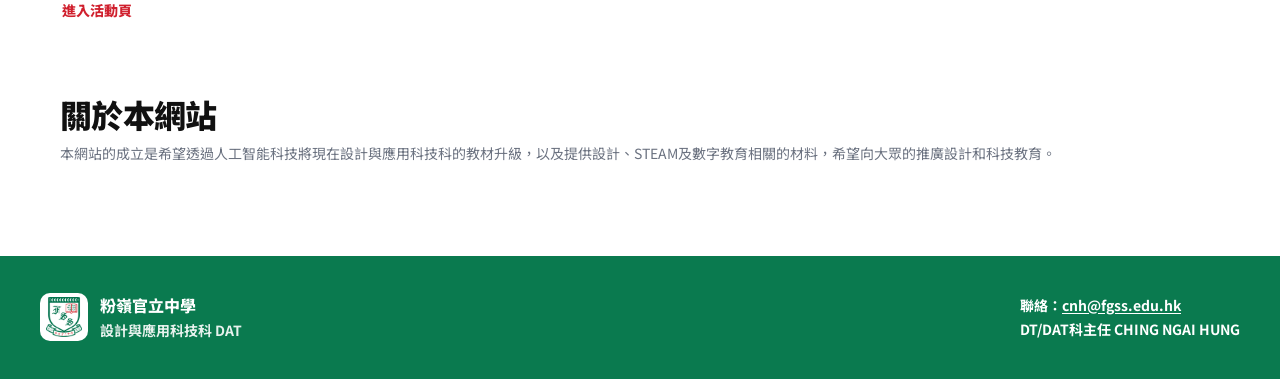
==== commit 91cfccff: "Add a 實用工具 section for the gear generator and 3D software. Co-authored-by: CNH <neilfoto@users.norep" ====
--- a/index.html
+++ b/index.html
@@ -329,6 +329,7 @@
       <button type="button" class="nav-toggle" id="nav-toggle" aria-expanded="false">選單</button>
       <nav class="nav-links" id="nav-links" aria-label="主選單">
         <a href="#materials">教學材料</a>
+        <a href="#tools">實用工具</a>
         <a href="#activities">活動</a>
         <a href="#about">關於本網站</a>
         <a href="#contact">聯絡</a>
@@ -459,6 +460,55 @@
           <span class="link">稍後上線</span>
         </div>
       </div>
+      <a class="card" href="designer-chairs/">
+        <div class="card-face tile-chairs">
+          <img src="assets/cards/card_designer-chairs.png?v=20261024d" alt="" />
+        </div>
+        <div class="card-meta">
+          <h3>閱讀材料｜設計師椅子</h3>
+          <p>經典設計師椅主題閱讀</p>
+          <span class="link">進入教材</span>
+        </div>
+      </a>
+      <a class="card" href="kalimba/">
+        <div class="card-face tile-kalimba">
+          <img src="assets/cards/card_kalimba.png?v=20261028a" alt="" />
+        </div>
+        <div class="card-meta">
+          <h3>18音拇指琴模擬器</h3>
+          <p>互動按鍵發聲、曲譜與十首示範歌曲</p>
+          <span class="link">進入教材</span>
+        </div>
+      </a>
+      <a class="card" href="student-works/">
+        <div class="card-face tile-ai">
+          <img src="assets/cards/card_student_works.png?v=20261028b" alt="" />
+        </div>
+        <div class="card-meta">
+          <h3>學生習作和比賽</h3>
+          <p>學生作品、SBA 習作與校際比賽成果</p>
+          <span class="link">進入專頁</span>
+        </div>
+      </a>
+</div>
+  </section>
+
+  <section class="section" id="tools">
+    <div class="section-head">
+      <h2>實用工具</h2>
+      <p>課堂常用工具，點擊即可使用。</p>
+    </div>
+    <div class="grid">
+      <a class="card" href="https://dat-fgss.github.io/gear-gen/" target="_blank" rel="noopener">
+        <div class="card-face tile-gear-gen">
+          <img src="assets/cards/card_gear-gen.png?v=20261111a" alt="" />
+        </div>
+        <div class="card-meta">
+          <h3>齒輪產生器</h3>
+          <p>產生漸開線齒輪與齒條輪廓，並匯出 DXF</p>
+          <span class="link">進入工具</span>
+        </div>
+      </a>
       <a class="card" href="3d-software/">
         <div class="card-face tile-3dsoftware">
           <img src="assets/cards/card_3d-software.png?v=20261025a" alt="" />
@@ -466,40 +516,10 @@
         <div class="card-meta">
           <h3>3D建模的軟件</h3>
           <p>SolidCraft、Fusion、Blender、Tinkercad 簡介與下載</p>
-          <span class="link">進入教材</span>
-        </div>
-      </a>
-      <a class="card" href="designer-chairs/">
-        <div class="card-face tile-chairs">
-          <img src="assets/cards/card_designer-chairs.png?v=20261024d" alt="" />
-        </div>
-        <div class="card-meta">
-          <h3>閱讀材料｜設計師椅子</h3>
-          <p>經典設計師椅主題閱讀</p>
-          <span class="link">進入教材</span>
-        </div>
-      </a>
-      <a class="card" href="kalimba/">
-        <div class="card-face tile-kalimba">
-          <img src="assets/cards/card_kalimba.png?v=20261028a" alt="" />
-        </div>
-        <div class="card-meta">
-          <h3>18音拇指琴模擬器</h3>
-          <p>互動按鍵發聲、曲譜與十首示範歌曲</p>
-          <span class="link">進入教材</span>
-        </div>
-      </a>
-      <a class="card" href="student-works/">
-        <div class="card-face tile-ai">
-          <img src="assets/cards/card_student_works.png?v=20261028b" alt="" />
-        </div>
-        <div class="card-meta">
-          <h3>學生習作和比賽</h3>
-          <p>學生作品、SBA 習作與校際比賽成果</p>
-          <span class="link">進入專頁</span>
-        </div>
-      </a>
-</div>
+          <span class="link">進入工具</span>
+        </div>
+      </a>
+    </div>
   </section>
 
   <section class="section" id="activities">
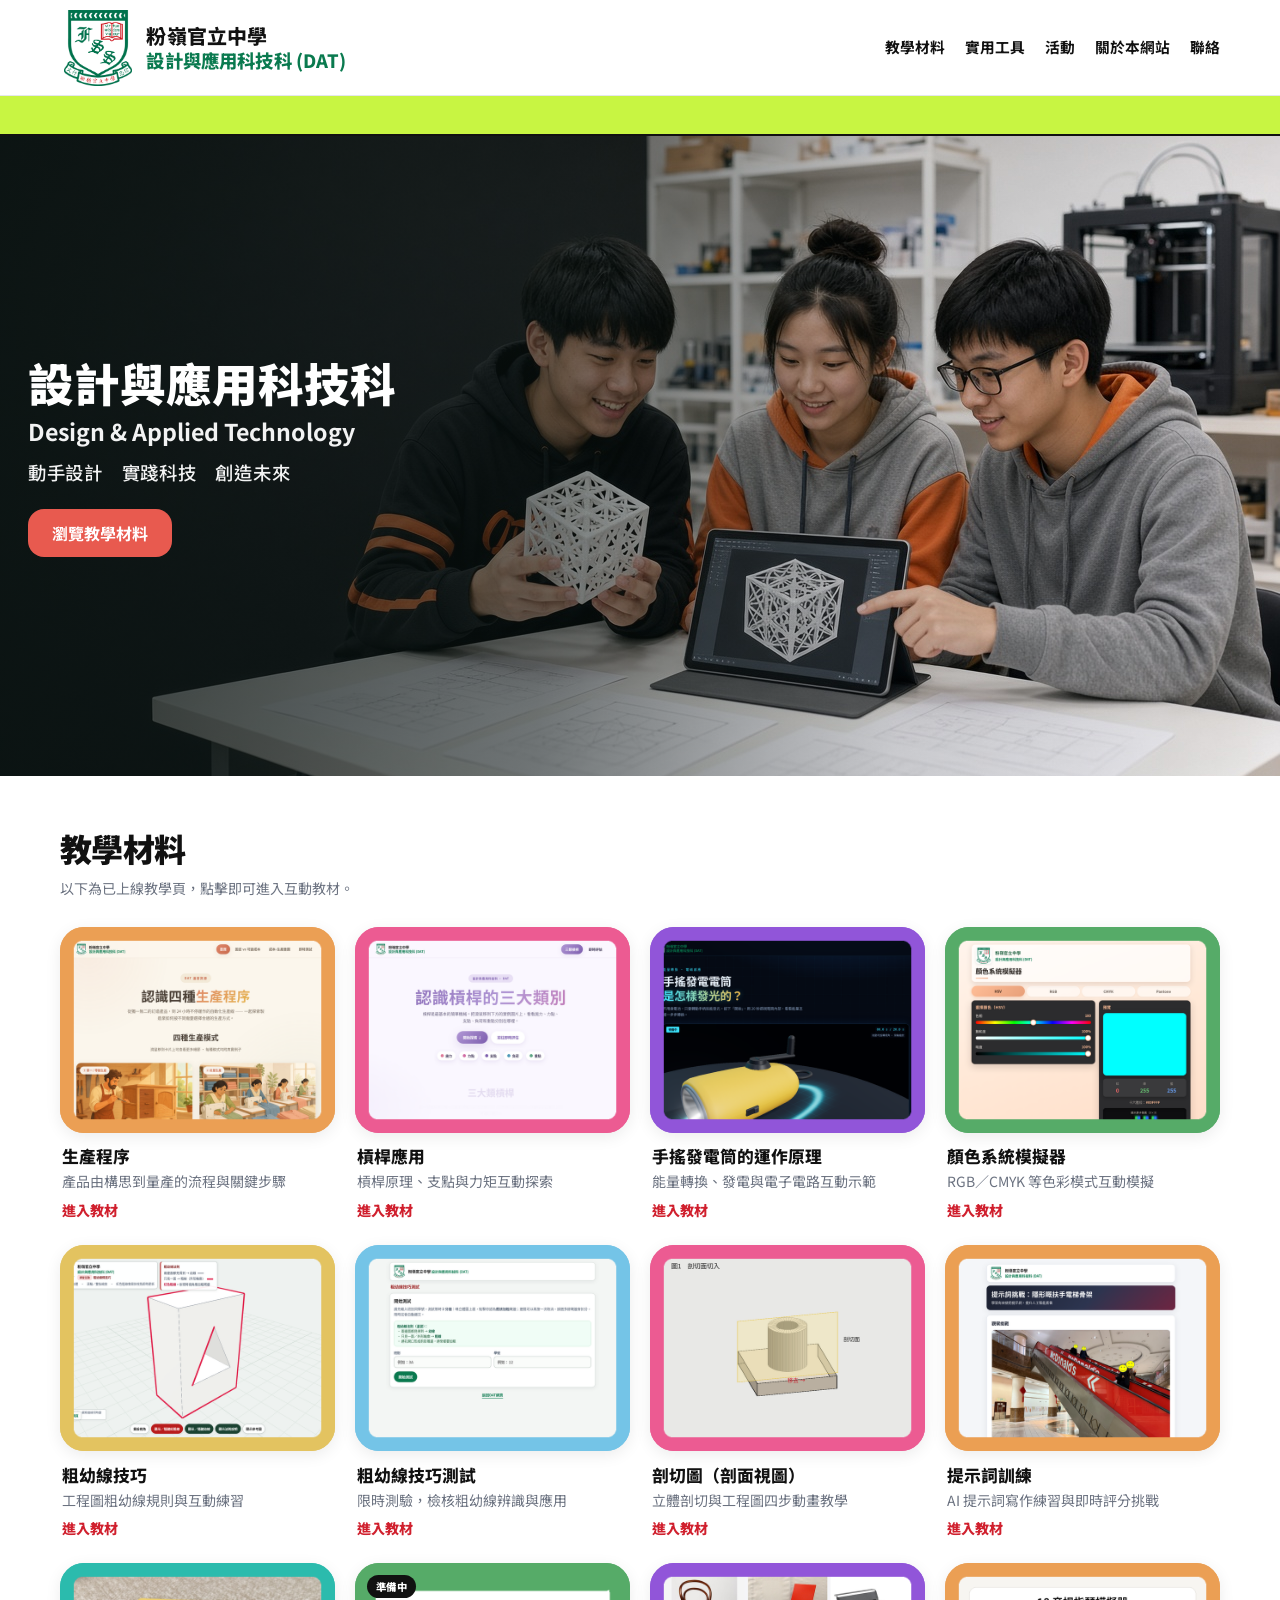
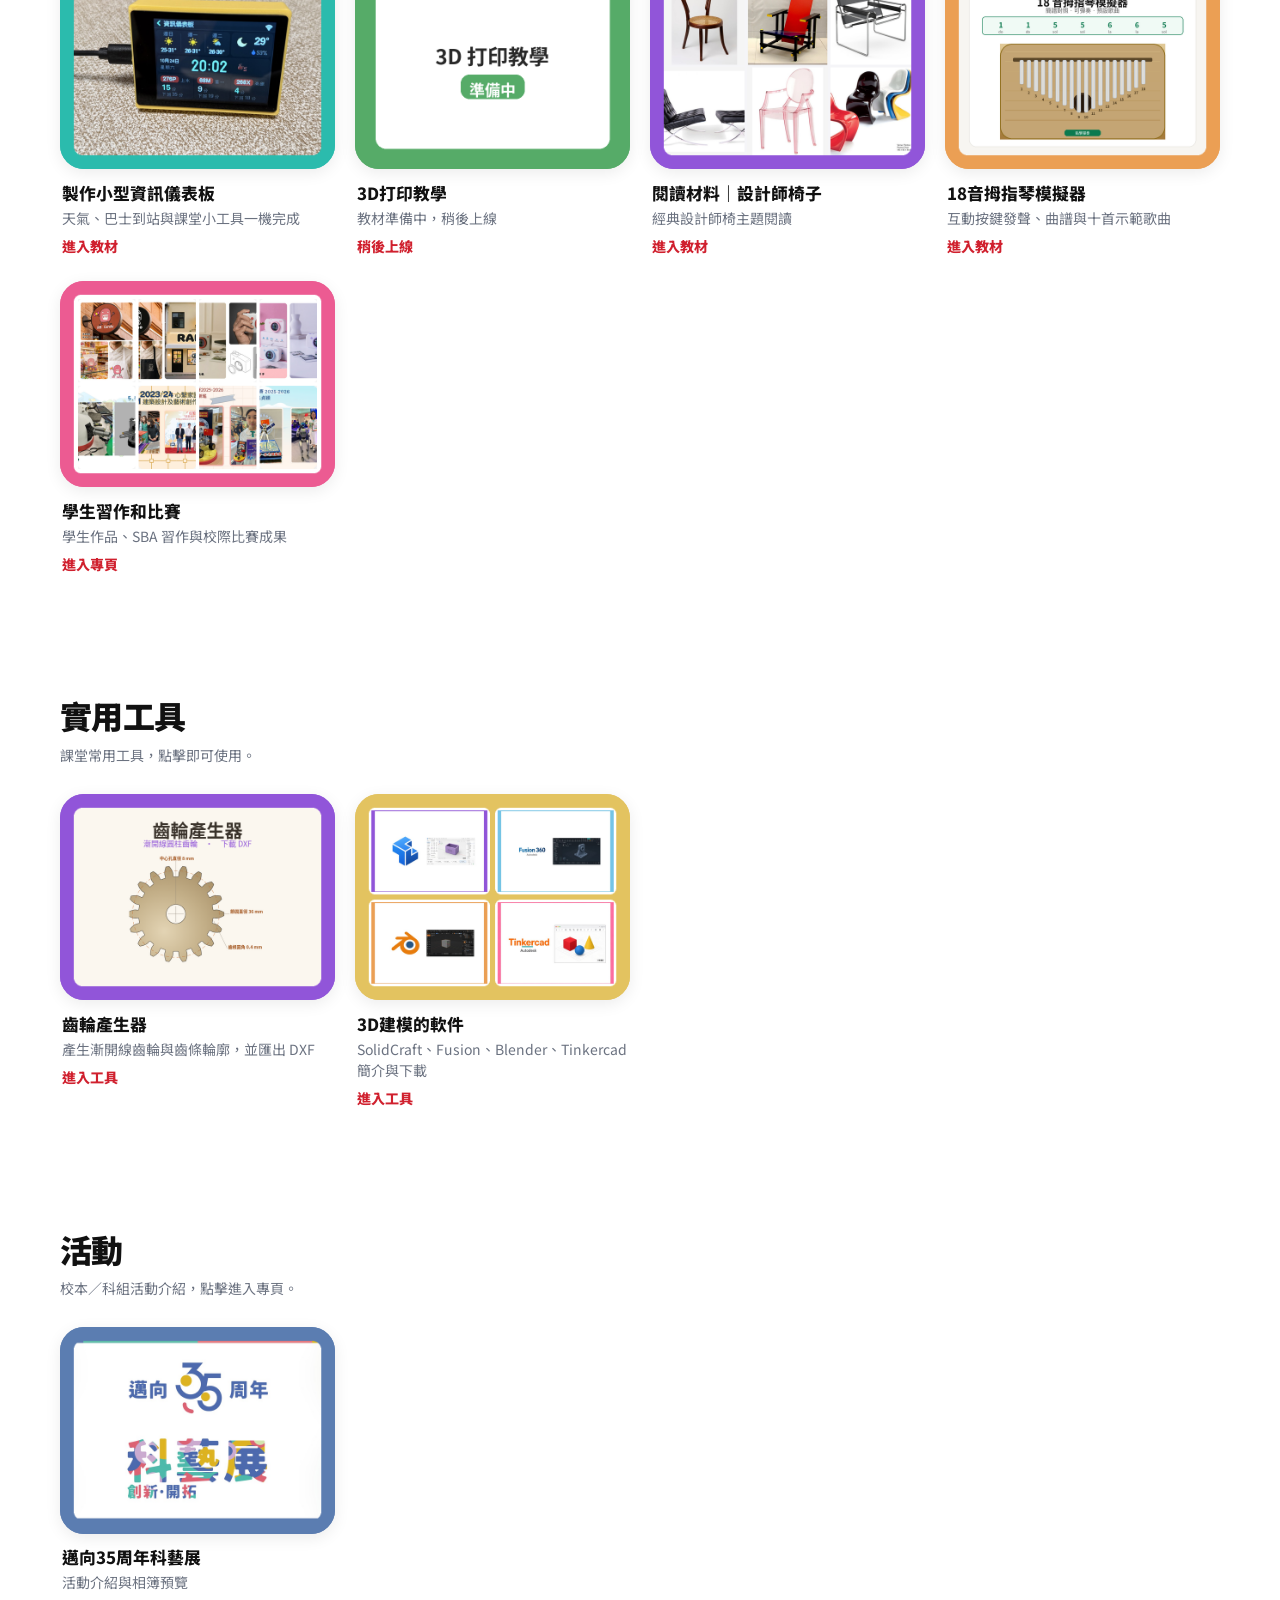
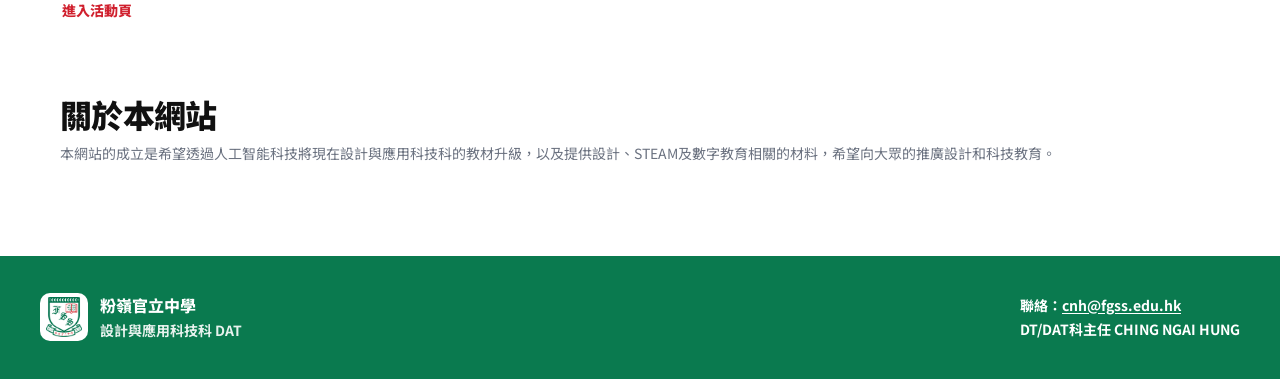
==== commit 09bc6d14: "Replace the gear generator card with the purple #9155D9 frame. Use the exact 640×480 asset, bump onl" ====
--- a/index.html
+++ b/index.html
@@ -501,7 +501,7 @@
     <div class="grid">
       <a class="card" href="https://dat-fgss.github.io/gear-gen/" target="_blank" rel="noopener">
         <div class="card-face tile-gear-gen">
-          <img src="assets/cards/card_gear-gen.png?v=20261111a" alt="" />
+          <img src="assets/cards/card_gear-gen.png?v=20261111b" alt="" />
         </div>
         <div class="card-meta">
           <h3>齒輪產生器</h3>
--- a/tokens.css
+++ b/tokens.css
@@ -34,6 +34,8 @@
   --tile-3dsoon: #56AB68;
   /* Designer-chairs plate — same purple as the product candy tile */
   --tile-chairs: #9155D9;
+  /* Gear generator — same purple frame as designer-chairs */
+  --tile-gear-gen: #9155D9;
   /* 3D software hub — yellow plate baked into card_3d-software.png */
   --tile-3dsoftware: #E3C360;
   /* Kalimba — same warm orange as production / prompt cards; sits between purple chairs and pink student-works */
@@ -83,6 +85,7 @@
 .tile-esp32 { background: var(--tile-esp32); }
 .tile-3dsoon { background: var(--tile-3dsoon); }
 .tile-chairs { background: var(--tile-chairs); }
+.tile-gear-gen { background: var(--tile-gear-gen); }
 .tile-3dsoftware { background: var(--tile-3dsoftware); }
 .tile-kalimba { background: var(--tile-kalimba); }
 .tile-activity { background: var(--tile-activity); }
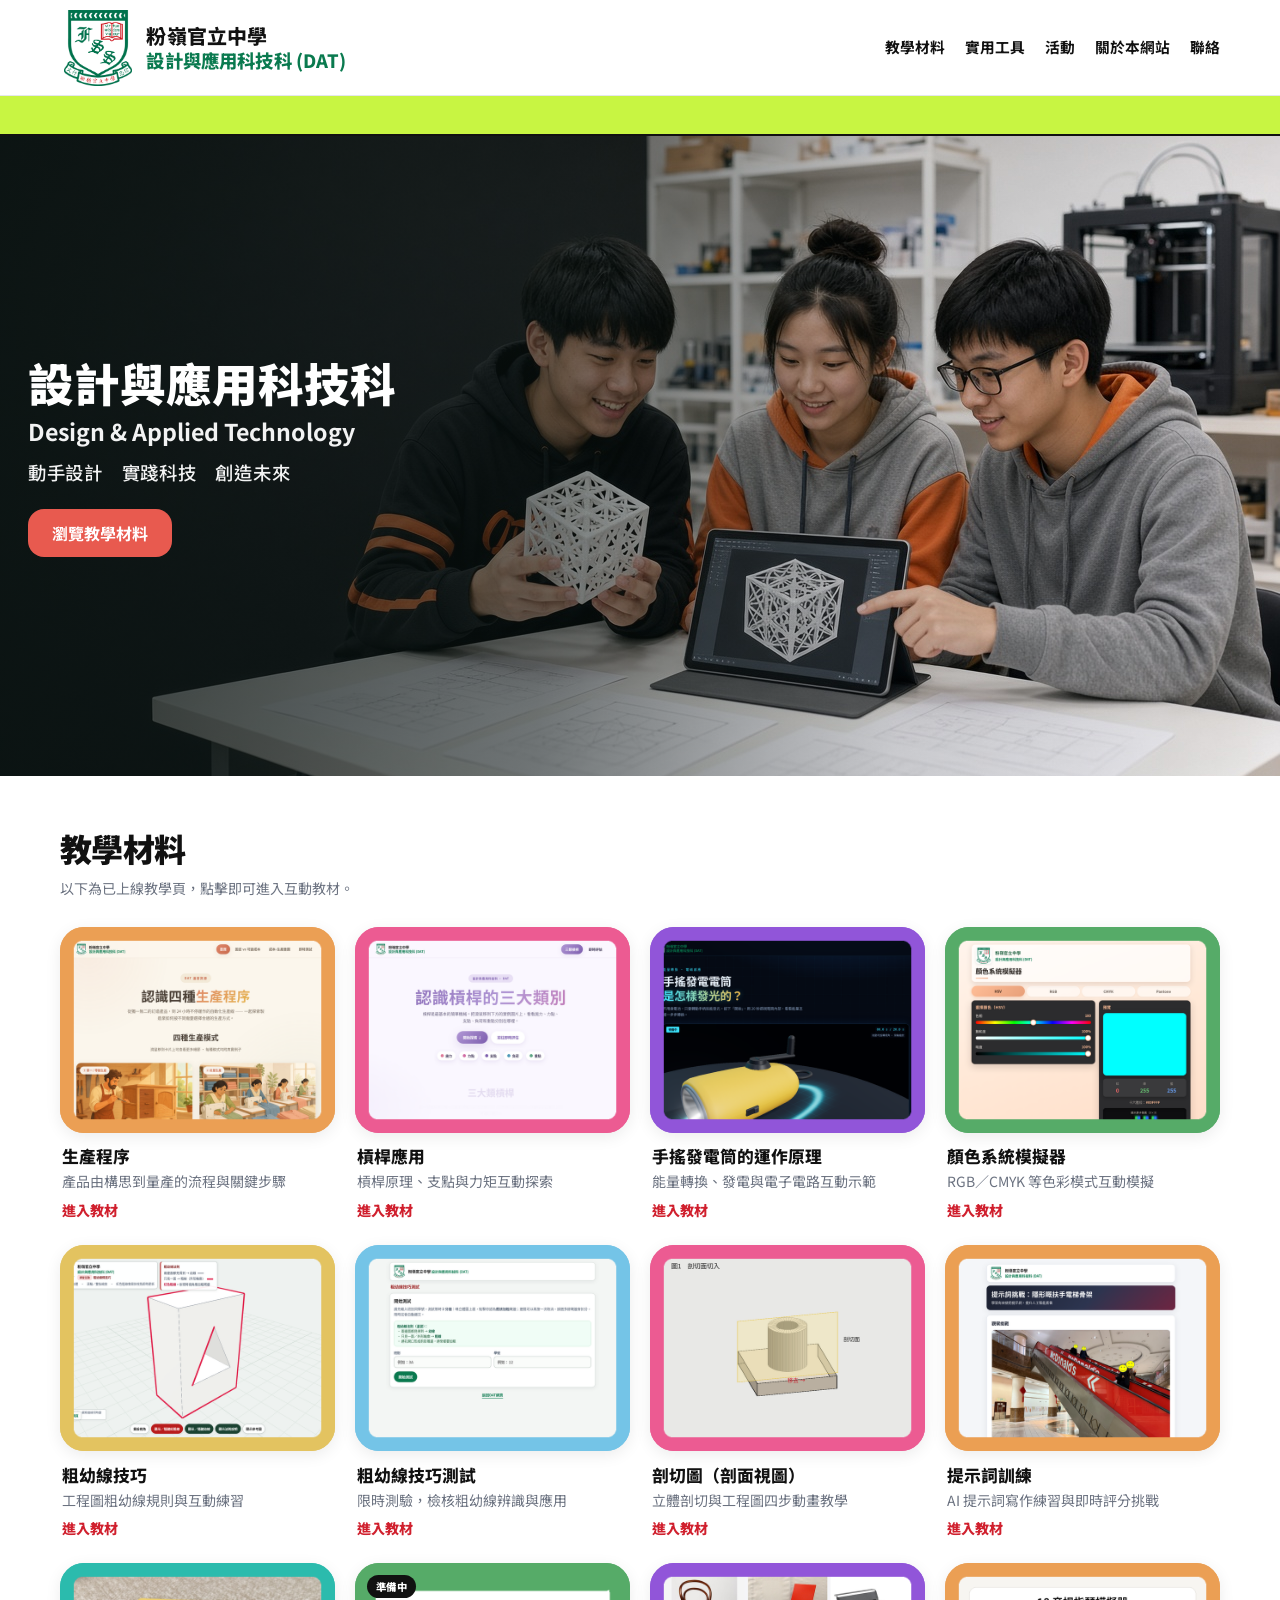
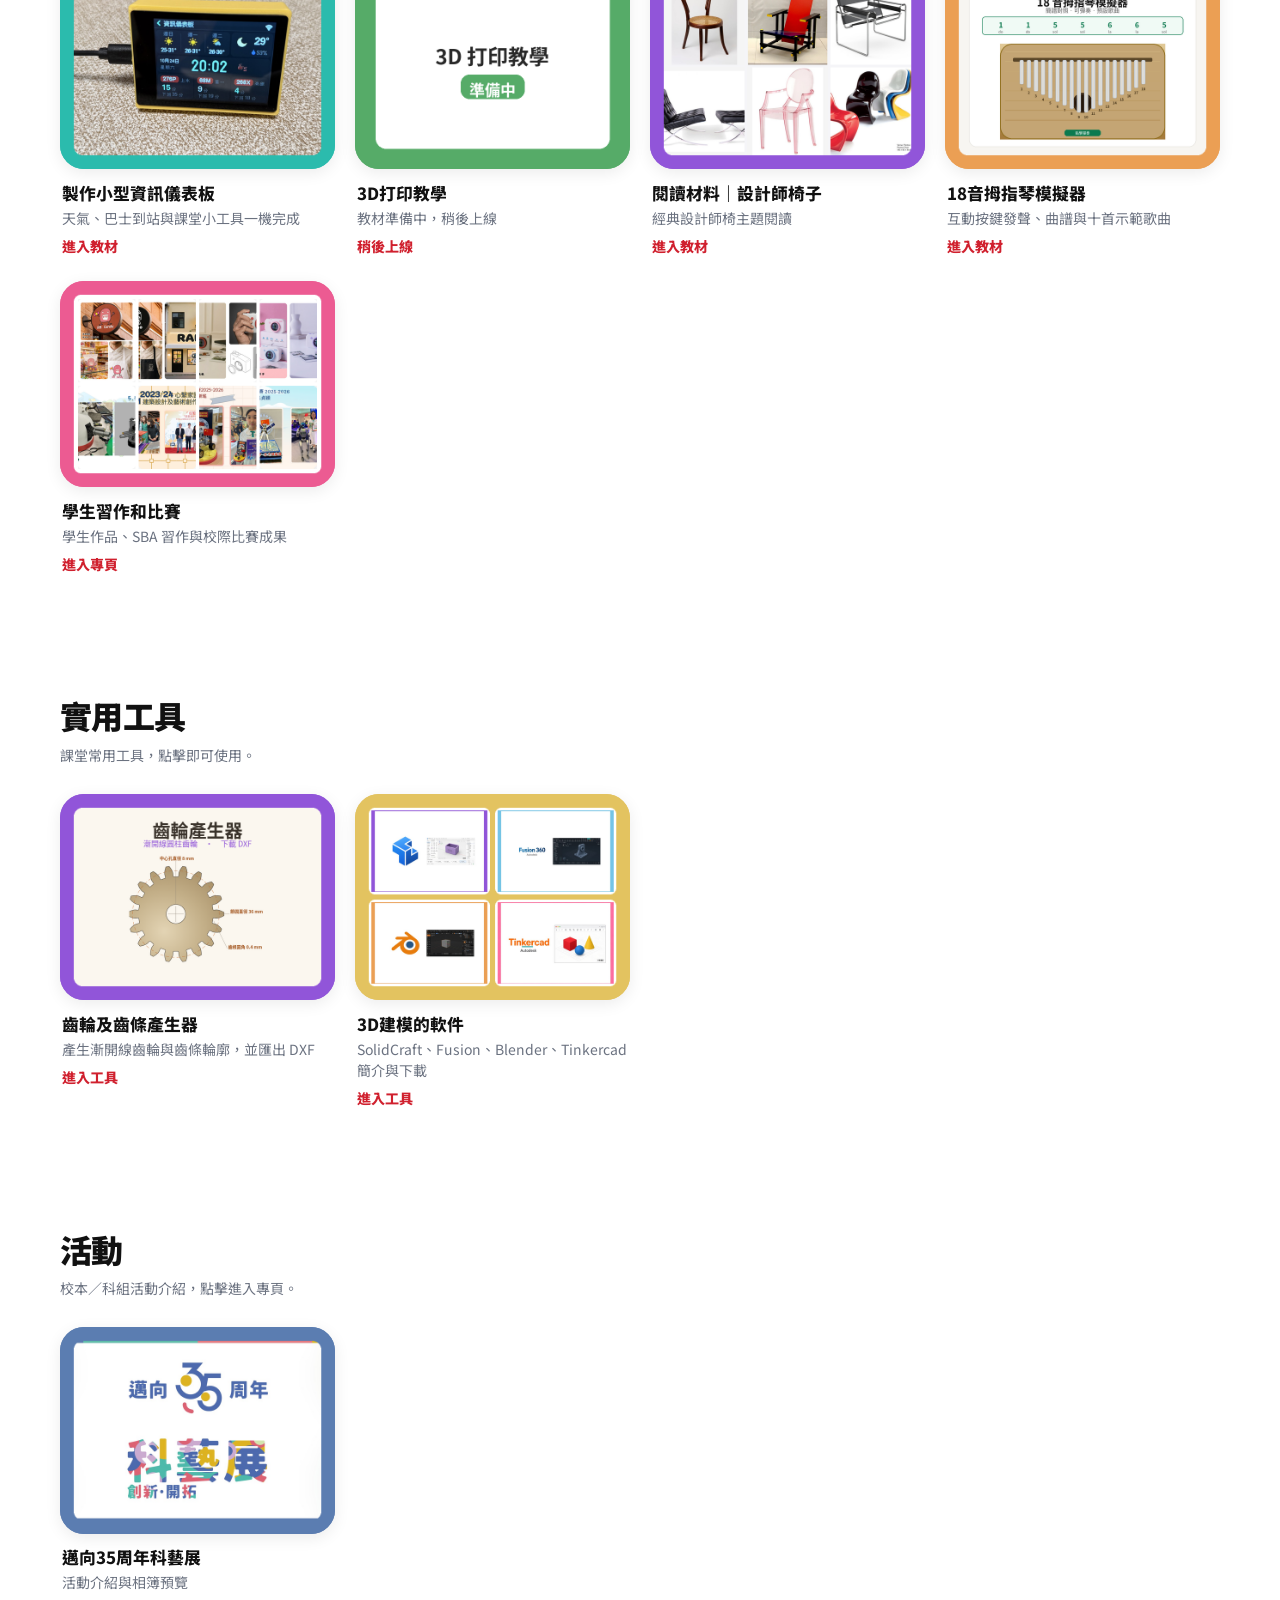
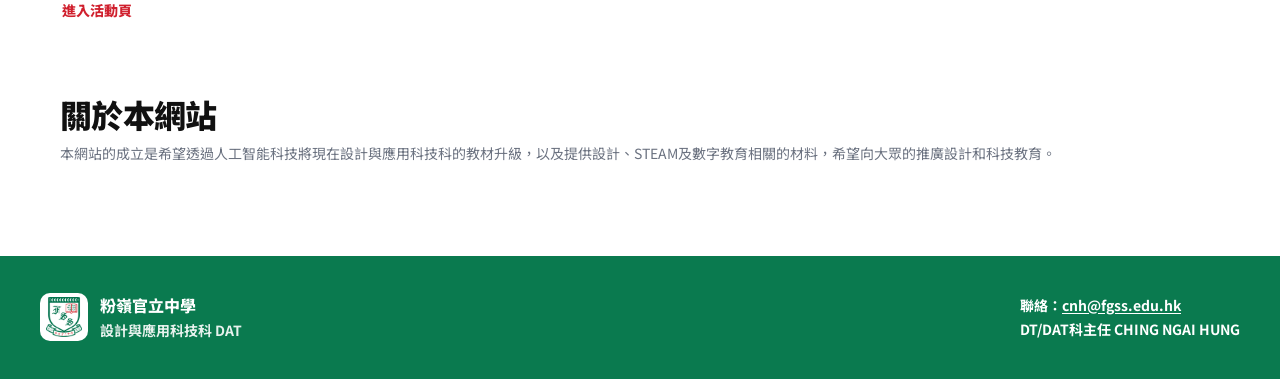
==== commit 2317d813: "Rename the gear generator card heading to 齒輪及齒條產生器. Co-authored-by: CNH <neilfoto@users.noreply.gith" ====
--- a/index.html
+++ b/index.html
@@ -504,7 +504,7 @@
           <img src="assets/cards/card_gear-gen.png?v=20261111b" alt="" />
         </div>
         <div class="card-meta">
-          <h3>齒輪產生器</h3>
+          <h3>齒輪及齒條產生器</h3>
           <p>產生漸開線齒輪與齒條輪廓，並匯出 DXF</p>
           <span class="link">進入工具</span>
         </div>
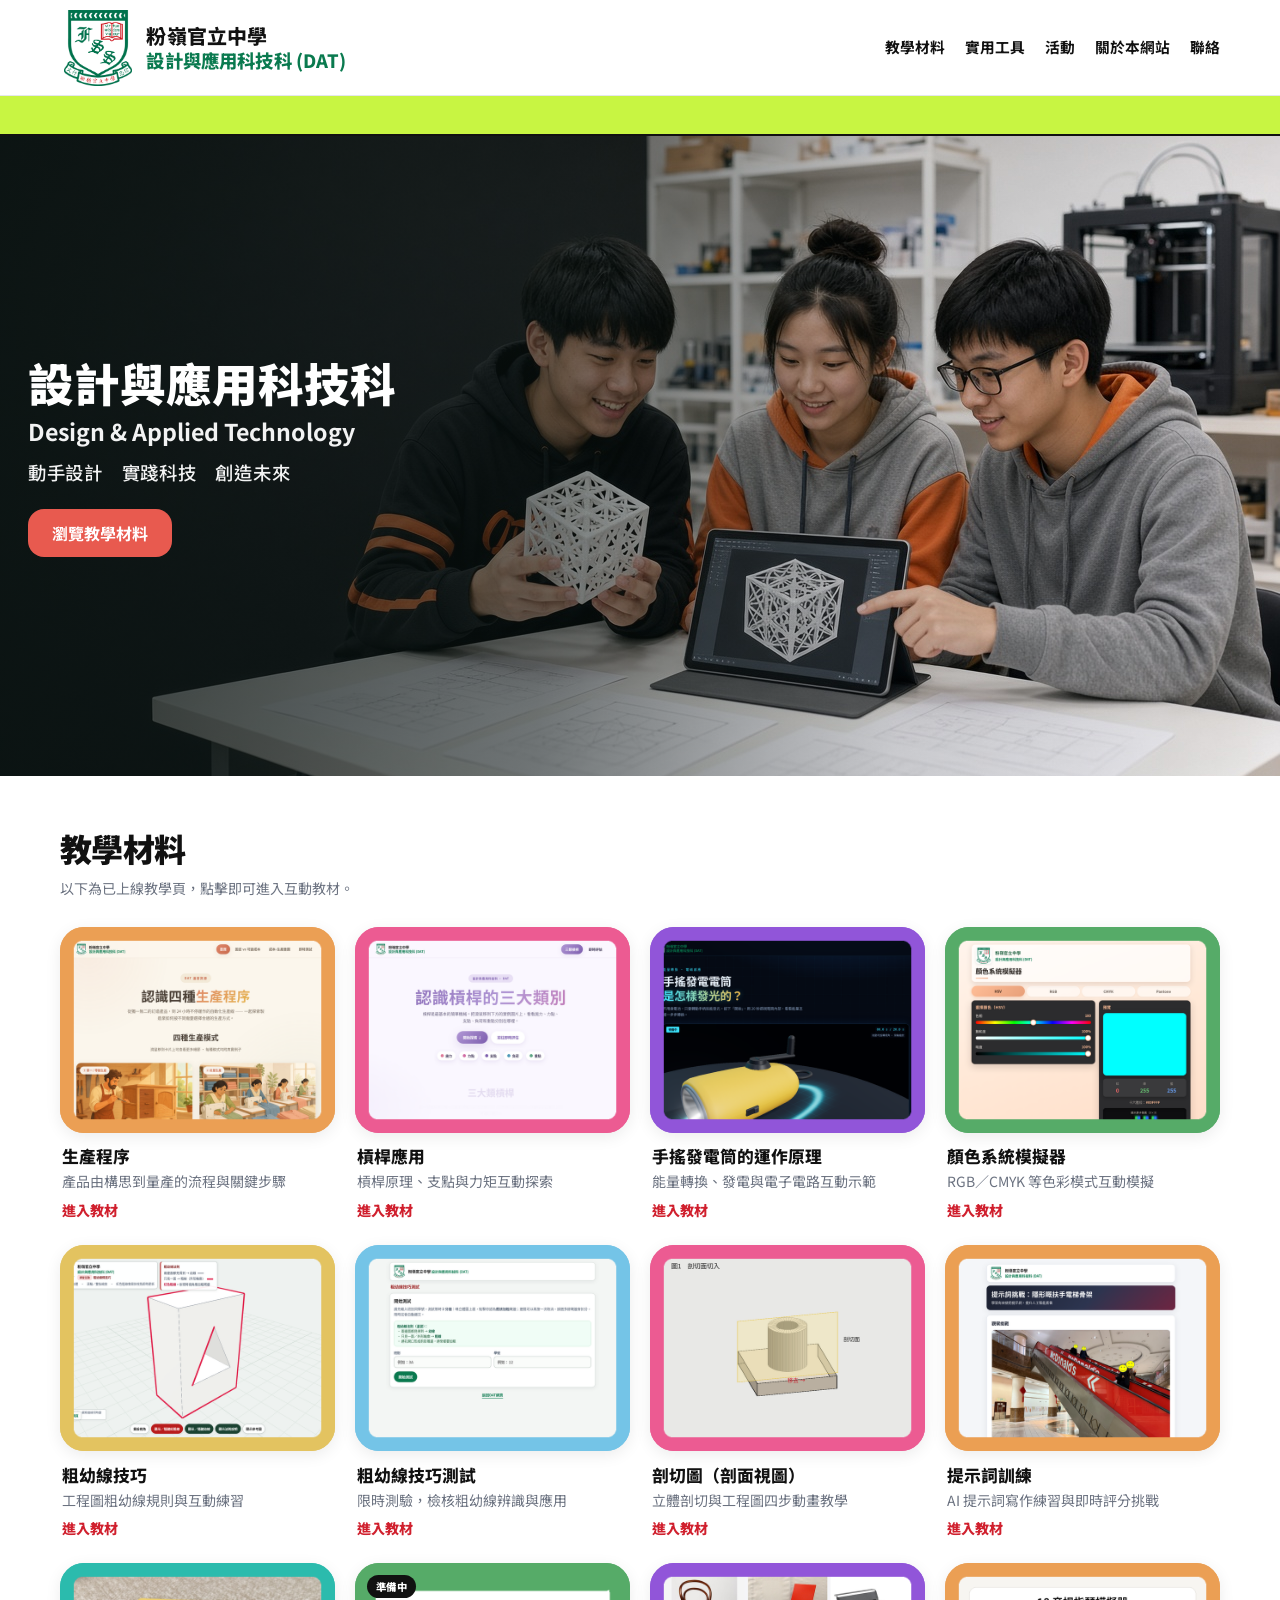
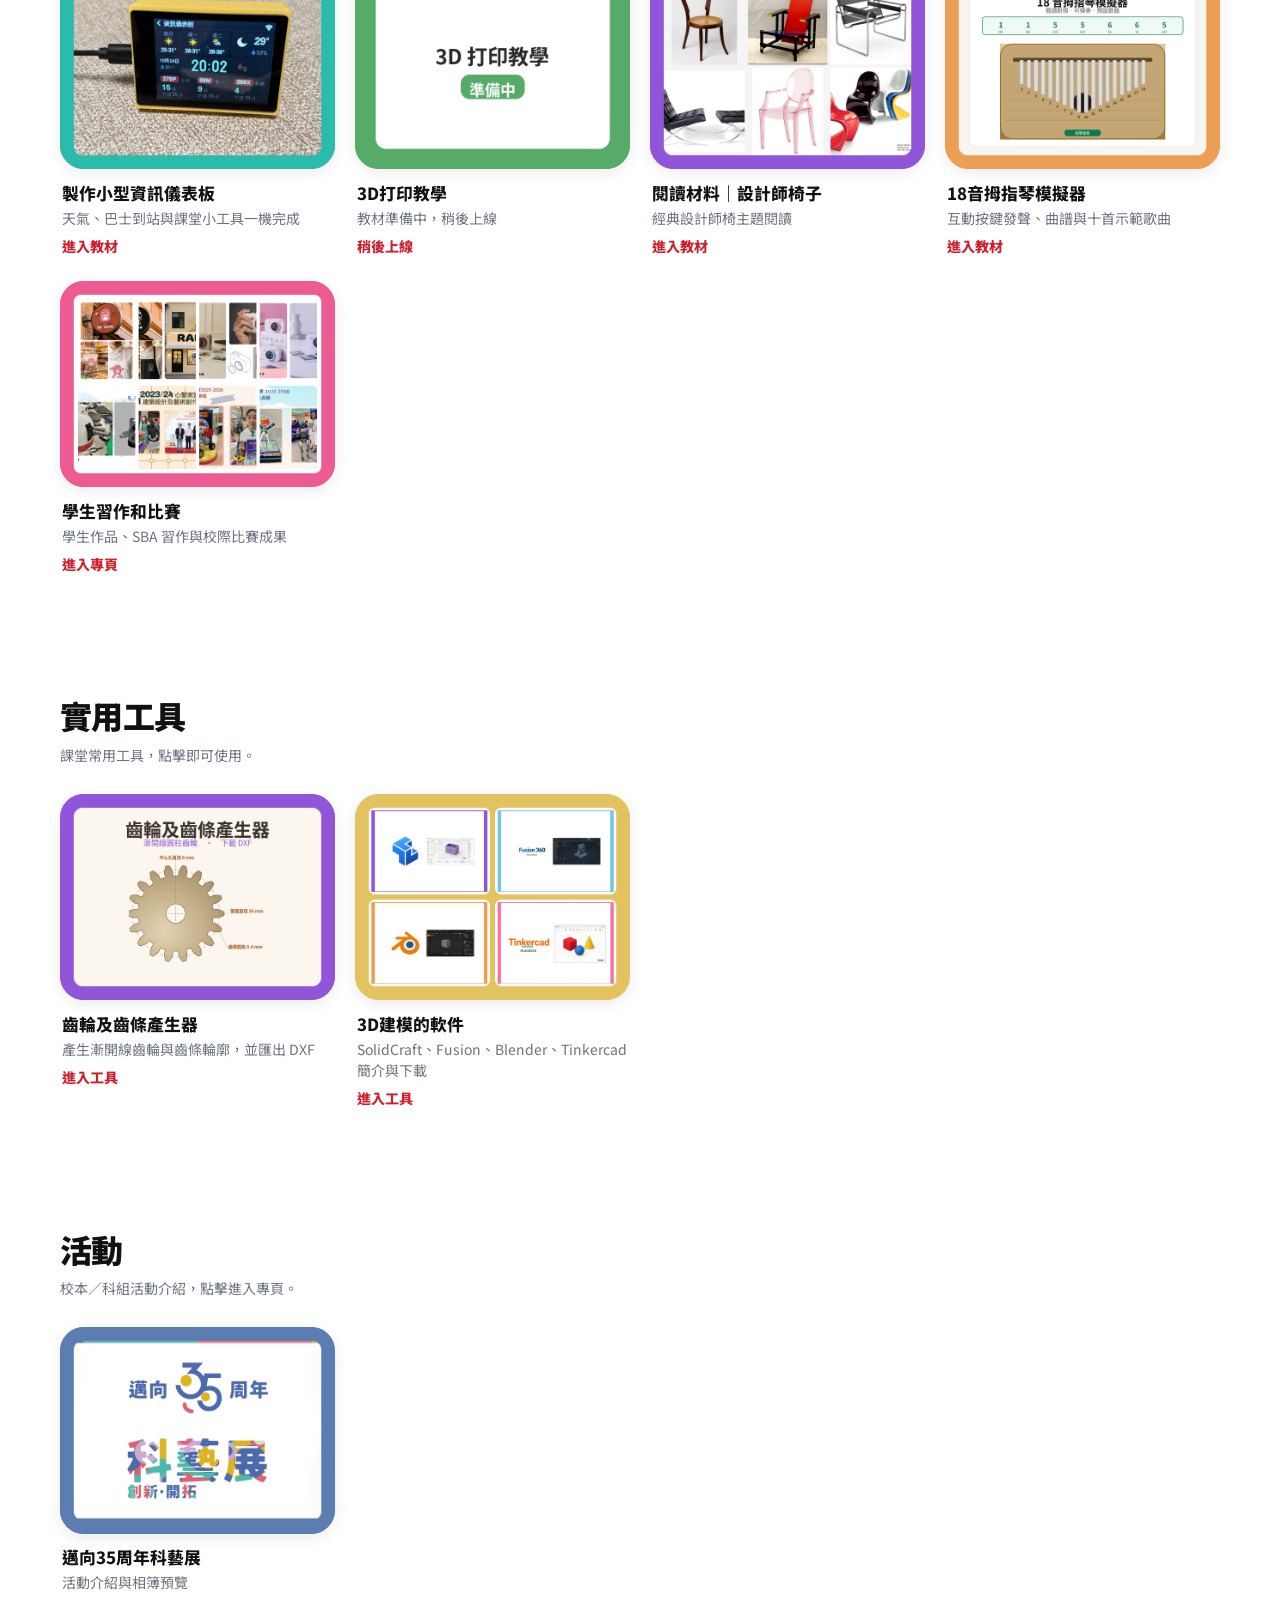
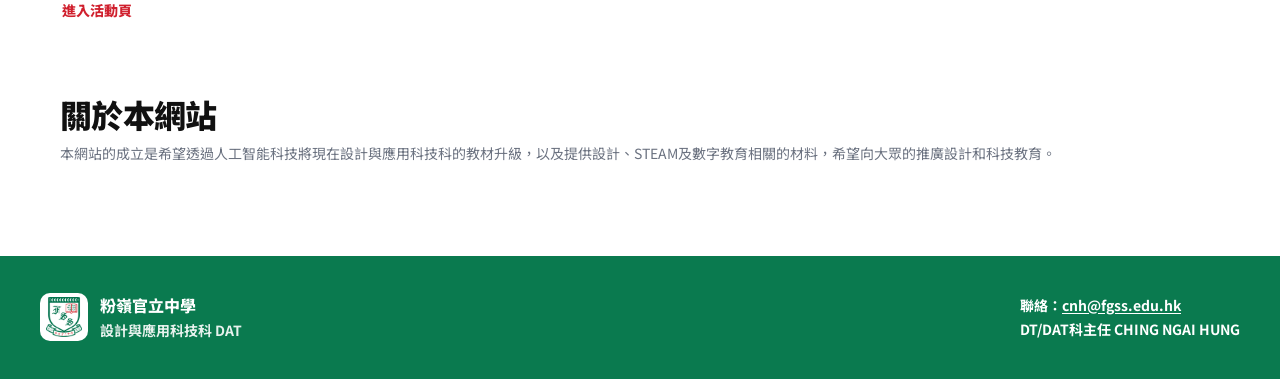
==== commit b3dc69c1: "Replace the gear card image and bump its cache-buster to 20261111c. Co-authored-by: CNH <neilfoto@us" ====
--- a/index.html
+++ b/index.html
@@ -501,7 +501,7 @@
     <div class="grid">
       <a class="card" href="https://dat-fgss.github.io/gear-gen/" target="_blank" rel="noopener">
         <div class="card-face tile-gear-gen">
-          <img src="assets/cards/card_gear-gen.png?v=20261111b" alt="" />
+          <img src="assets/cards/card_gear-gen.png?v=20261111c" alt="" />
         </div>
         <div class="card-meta">
           <h3>齒輪及齒條產生器</h3>
